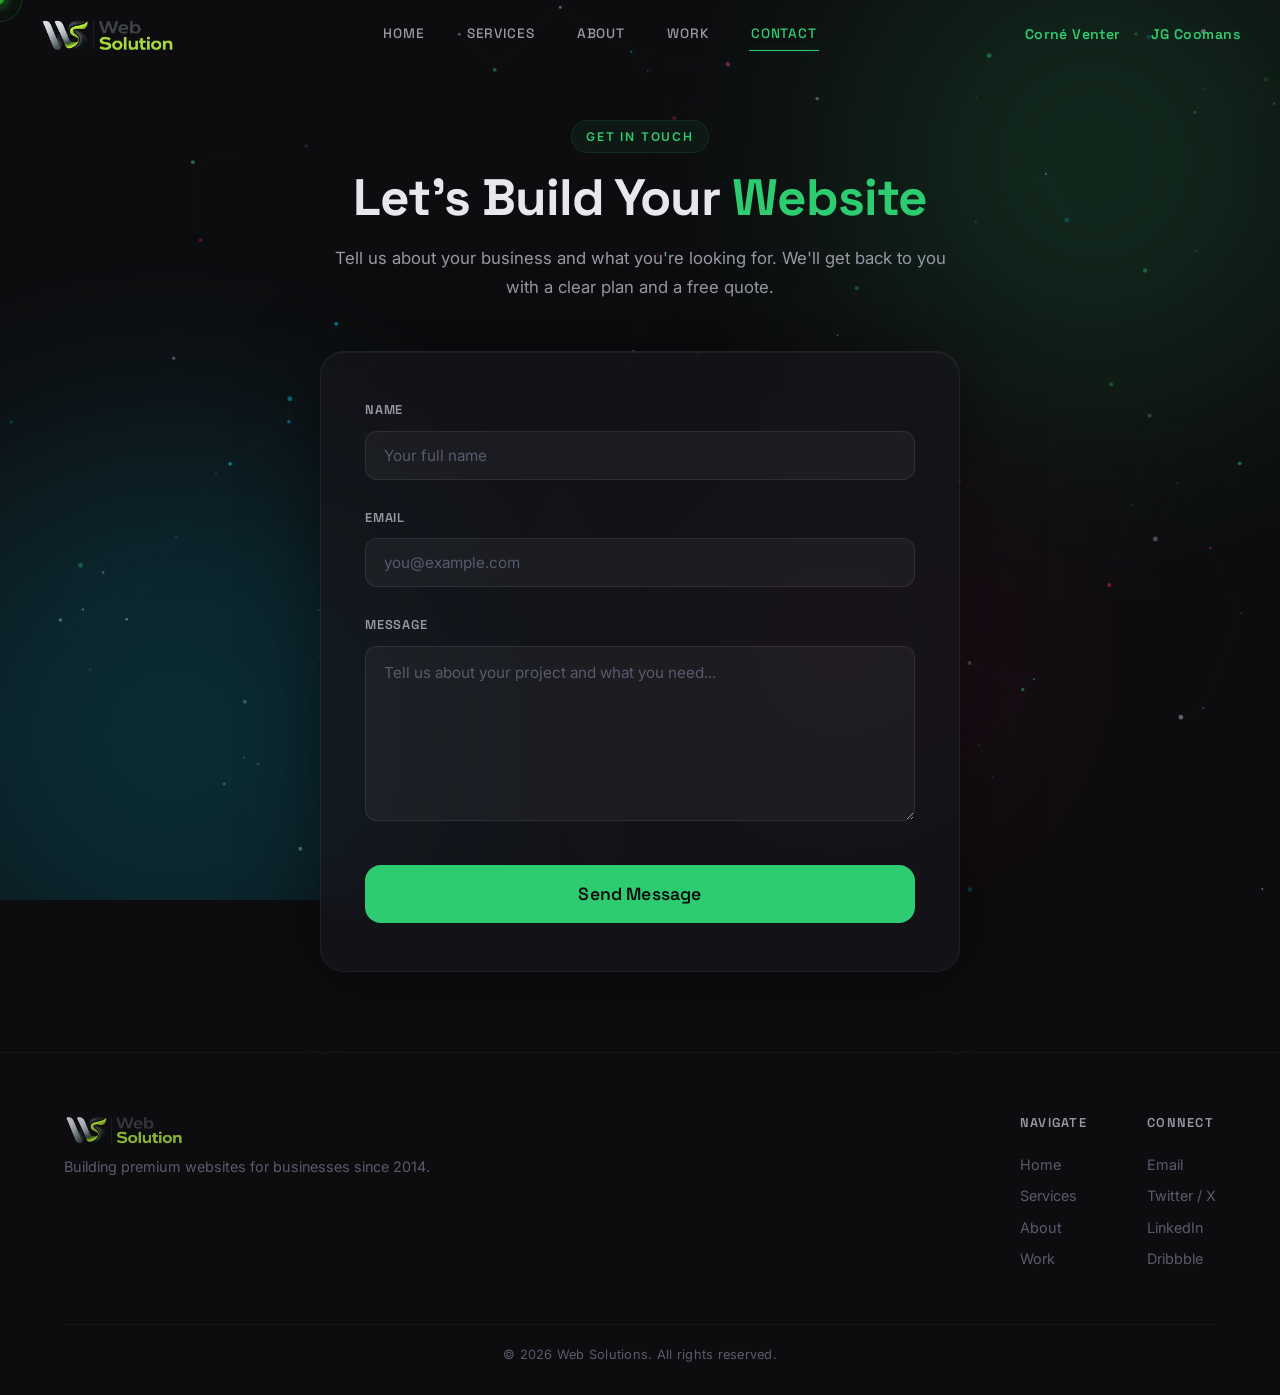
==== contact.html @ d71cbae9 "Add files via upload" ====
<!DOCTYPE html>
<html lang="en">
<head>
    <meta charset="UTF-8">
    <meta name="viewport" content="width=device-width, initial-scale=1.0">
    <meta name="description" content="Get in touch with Web Solutions. Let's build something alive together.">
    <title>Contact — Web Solutions</title>
    <link rel="preconnect" href="https://fonts.googleapis.com">
    <link rel="preconnect" href="https://fonts.gstatic.com" crossorigin>
    <link href="https://fonts.googleapis.com/css2?family=Space+Grotesk:wght@400;500;600;700&family=Inter:wght@300;400;500;600&display=swap" rel="stylesheet">
    <link rel="stylesheet" href="style.css">
</head>
<body>

    <!-- Custom Cursor -->
    <div class="cursor-dot" id="cursorDot"></div>
    <div class="cursor-ring" id="cursorRing"></div>

    <!-- Particle Canvas -->
    <canvas id="particleCanvas"></canvas>

    <!-- Ambient Lighting Orbs -->
    <div class="ambient-lights" aria-hidden="true">
        <div class="orb orb-yellow"></div>
        <div class="orb orb-blue"></div>
        <div class="orb orb-pink"></div>
    </div>

    <!-- Navigation -->
    <nav class="top-nav" id="topNav">
        <a href="index.html" class="nav-logo"><img src="logo 2.png" alt="Web Solution" class="nav-logo-img"></a>
        <div class="nav-links">
        <a href="index.html" class="nav-link">Home</a>
        <a href="index.html#services" class="nav-link">Services</a>
        <a href="index.html#about" class="nav-link">About</a>
        <a href="index.html#work" class="nav-link">Work</a>
        <a href="contact.html" class="nav-link nav-link-active">Contact</a>
        </div>
        <div class="nav-founders">
            <a href="corne.html" class="founder-link">Corné Venter</a>
            <span class="founder-sep">•</span>
            <a href="jg.html" class="founder-link">JG Coomans</a>
        </div>
    </nav>

    <!-- ============ CONTACT PAGE ============ -->
    <section class="contact-page">
        <div class="contact-container">
            <div class="contact-header reveal-item">
                <span class="section-tag">Get In Touch</span>
                <h1 class="section-title">Let's Build Your <span class="text-accent">Website</span></h1>
                <p class="section-sub">Tell us about your business and what you're looking for. We'll get back to you with a clear plan and a free quote.</p>
            </div>

            <div class="contact-form-panel float-panel reveal-item" id="contactPanel">
                <form id="contactForm" action="https://formsubmit.co/websolutioncj@gmail.com" method="POST">
                    <!-- FormSubmit config -->
                    <input type="hidden" name="_subject" value="New Contact from Web Solutions Website">
                    <input type="hidden" name="_captcha" value="false">
                    <input type="hidden" name="_next" value="">
                    <input type="text" name="_honey" style="display:none">

                    <div class="form-group">
                        <label for="name" class="form-label">Name</label>
                        <input type="text" id="name" name="name" class="form-input" placeholder="Your full name" required autocomplete="name">
                    </div>

                    <div class="form-group">
                        <label for="email" class="form-label">Email</label>
                        <input type="email" id="email" name="email" class="form-input" placeholder="you@example.com" required autocomplete="email">
                    </div>

                    <div class="form-group">
                        <label for="message" class="form-label">Message</label>
                        <textarea id="message" name="message" class="form-input form-textarea" placeholder="Tell us about your project and what you need..." rows="6" required></textarea>
                    </div>

                    <button type="submit" class="btn btn-primary btn-lg contact-submit" id="submitBtn">
                        <span class="submit-text">Send Message</span>
                        <span class="submit-sending" style="display:none">Sending...</span>
                        <span class="btn-glow"></span>
                    </button>
                </form>

                <!-- Success Message -->
                <div class="contact-success" id="contactSuccess" style="display:none">
                    <div class="success-icon">✓</div>
                    <h3>Thank you! Your message has been sent.</h3>
                    <p>We will get back to you soon.</p>
                </div>
            </div>
        </div>
    </section>

    <!-- Footer -->
    <footer class="footer" id="footer">
        <div class="footer-content">
            <div class="footer-brand">
                <a href="index.html" class="footer-logo-link"><img src="logo 2.png" alt="Web Solution" class="footer-logo-img"></a>
                <p>Building premium websites for businesses since 2014.</p>
            </div>
            <div class="footer-links">
                <div class="footer-col">
                    <h4>Navigate</h4>
                    <a href="index.html">Home</a>
                    <a href="index.html#services">Services</a>
                    <a href="index.html#about">About</a>
                    <a href="index.html#work">Work</a>
                </div>
                <div class="footer-col">
                    <h4>Connect</h4>
                    <a href="mailto:websolutioncj@gmail.com">Email</a>
                    <a href="#">Twitter / X</a>
                    <a href="#">LinkedIn</a>
                    <a href="#">Dribbble</a>
                </div>
            </div>
        </div>
        <div class="footer-bottom">
            <p>&copy; 2026 Web Solutions. All rights reserved.</p>
        </div>
    </footer>

    <script src="script.js"></script>
    <script>
        // Contact form handling
        (function() {
            const form = document.getElementById('contactForm');
            const successDiv = document.getElementById('contactSuccess');
            const submitBtn = document.getElementById('submitBtn');
            const sendingText = submitBtn.querySelector('.submit-sending');
            const normalText = submitBtn.querySelector('.submit-text');

            // Set _next to current page for redirect after FormSubmit
            const nextInput = form.querySelector('input[name="_next"]');
            nextInput.value = window.location.href.split('?')[0] + '?sent=true';

            // Check if returning from successful submit
            if (window.location.search.includes('sent=true')) {
                form.style.display = 'none';
                successDiv.style.display = 'block';
            }

            form.addEventListener('submit', function() {
                normalText.style.display = 'none';
                sendingText.style.display = 'inline';
                submitBtn.disabled = true;
                submitBtn.style.opacity = '0.7';
            });

            // Email validation visual feedback
            const emailInput = document.getElementById('email');
            emailInput.addEventListener('input', function() {
                const isValid = this.checkValidity() && this.value.length > 0;
                this.style.borderColor = this.value.length === 0
                    ? 'rgba(255, 255, 255, 0.08)'
                    : isValid
                        ? 'rgba(46, 204, 113, 0.4)'
                        : 'rgba(255, 45, 123, 0.4)';
            });
        })();
    </script>
</body>
</html>
---- style.css ----
/* ============================================================
   WEB SOLUTIONS — SURREAL 3D ALIVE WEBSITE
   ============================================================ */

/* ---- Design Tokens ---- */
:root {
    /* Colors */
    --bg-primary: #0d0d0f;
    --bg-secondary: #141418;
    --bg-panel: rgba(22, 22, 28, 0.7);
    --bg-card: rgba(28, 28, 36, 0.6);

    --text-primary: #e8e8ec;
    --text-secondary: #9898a6;
    --text-muted: #5a5a6e;

    --accent-green: #2ECC71;
    --accent-blue: #00D4FF;
    --accent-pink: #FF2D7B;

    --glow-green: rgba(46, 204, 113, 0.3);
    --glow-blue: rgba(0, 212, 255, 0.3);
    --glow-pink: rgba(255, 45, 123, 0.3);

    /* Typography */
    --font-display: 'Space Grotesk', sans-serif;
    --font-body: 'Inter', sans-serif;

    /* Spacing */
    --section-padding: clamp(80px, 12vh, 160px);
    --container-width: 1280px;

    /* Animation */
    --ease-out-expo: cubic-bezier(0.16, 1, 0.3, 1);
    --ease-in-out-smooth: cubic-bezier(0.4, 0, 0.2, 1);
    --transition-base: 0.4s var(--ease-out-expo);
}

/* ---- Reset & Base ---- */
*, *::before, *::after {
    margin: 0;
    padding: 0;
    box-sizing: border-box;
}

html {
    scroll-behavior: smooth;
    overflow-x: hidden;
}

body {
    font-family: var(--font-body);
    background: var(--bg-primary);
    color: var(--text-primary);
    line-height: 1.6;
    overflow-x: hidden;
    cursor: none;
    -webkit-font-smoothing: antialiased;
    -moz-osx-font-smoothing: grayscale;
}

::selection {
    background: var(--accent-green);
    color: var(--bg-primary);
}

a {
    color: inherit;
    text-decoration: none;
    cursor: none;
}

button {
    cursor: none;
    border: none;
    background: none;
    font-family: inherit;
    color: inherit;
}

img {
    max-width: 100%;
    display: block;
}

/* ---- Top Navigation ---- */
.top-nav {
    position: fixed;
    top: 0;
    left: 0;
    width: 100%;
    z-index: 999;
    display: flex;
    align-items: center;
    padding: 16px 40px;
    pointer-events: auto;
}

.nav-logo {
    display: flex;
    align-items: center;
    flex-shrink: 0;
}

.nav-logo-img {
    height: 36px;
    width: auto;
    filter: brightness(1.1);
    transition: filter 0.3s, transform 0.3s;
}

.nav-logo:hover .nav-logo-img {
    filter: brightness(1.3) drop-shadow(0 0 8px rgba(46, 204, 113, 0.3));
    transform: scale(1.03);
}

.nav-links {
    display: flex;
    align-items: center;
    justify-content: center;
    flex: 1;
    gap: clamp(20px, 3vw, 40px);
}

.nav-link {
    font-family: var(--font-display);
    font-size: 0.85rem;
    font-weight: 500;
    letter-spacing: 0.06em;
    text-transform: uppercase;
    color: var(--text-secondary);
    text-decoration: none;
    padding: 6px 2px;
    position: relative;
    transition: color 0.3s var(--ease-out-expo);
}

.nav-link::after {
    content: '';
    position: absolute;
    bottom: 0;
    left: 0;
    width: 0;
    height: 1px;
    background: var(--accent-green);
    box-shadow: 0 0 8px var(--glow-green);
    transition: width 0.4s var(--ease-out-expo);
}

.nav-link:hover {
    color: var(--accent-green);
}

.nav-link:hover::after {
    width: 100%;
}

/* Footer logo */
.footer-logo-img {
    height: 32px;
    width: auto;
    filter: brightness(0.9);
    margin-bottom: 10px;
    transition: filter 0.3s;
}

.footer-logo-link:hover .footer-logo-img {
    filter: brightness(1.2);
}

/* Founder names */
.nav-founders {
    display: flex;
    align-items: center;
    gap: 12px;
    flex-shrink: 0;
}

.founder-link {
    font-family: var(--font-display);
    font-size: 0.88rem;
    font-weight: 600;
    letter-spacing: 0.03em;
    color: var(--accent-green);
    text-decoration: none;
    position: relative;
    padding: 4px 0;
    transition: color 0.3s, text-shadow 0.3s, transform 0.3s var(--ease-out-expo);
    cursor: none;
}

.founder-link::after {
    content: '';
    position: absolute;
    bottom: 0;
    left: 0;
    width: 0;
    height: 1px;
    background: var(--accent-green);
    box-shadow: 0 0 10px var(--glow-green);
    transition: width 0.4s var(--ease-out-expo);
}

.founder-link:hover {
    color: #fff;
    text-shadow: 0 0 16px rgba(46, 204, 113, 0.5), 0 0 40px rgba(46, 204, 113, 0.2);
    transform: translateY(-2px);
}

.founder-link:hover::after {
    width: 100%;
}

.founder-link:active {
    transform: translateY(0) scale(0.97);
    text-shadow: 0 0 24px rgba(46, 204, 113, 0.6);
}

.founder-sep {
    color: rgba(46, 204, 113, 0.3);
    font-size: 0.65rem;
    user-select: none;
}

@media (max-width: 768px) {
    .top-nav {
        padding: 12px 16px;
        flex-wrap: wrap;
        gap: 10px;
    }

    .nav-logo-img {
        height: 28px;
    }

    .nav-links {
        gap: 14px;
    }

    .nav-link {
        font-size: 0.72rem;
    }

    .nav-founders {
        gap: 6px;
    }

    .founder-link {
        font-size: 0.65rem;
    }

    .founder-sep {
        font-size: 0.5rem;
    }
}

/* ---- Custom Cursor — Glowing Orb ---- */
.cursor-dot {
    position: fixed;
    top: 0;
    left: 0;
    width: 12px;
    height: 12px;
    background: radial-gradient(circle, #32CD32 0%, rgba(50, 205, 50, 0.6) 40%, transparent 70%);
    border-radius: 50%;
    pointer-events: none;
    z-index: 10001;
    transform: translate(-50%, -50%);
    transition: width 0.35s var(--ease-out-expo),
                height 0.35s var(--ease-out-expo),
                background 0.35s,
                box-shadow 0.35s;
    box-shadow:
        0 0 8px rgba(50, 205, 50, 0.6),
        0 0 20px rgba(50, 205, 50, 0.35),
        0 0 50px rgba(50, 205, 50, 0.15);
}

.cursor-ring {
    position: fixed;
    top: 0;
    left: 0;
    width: 44px;
    height: 44px;
    border: 1.5px solid rgba(50, 205, 50, 0.2);
    border-radius: 50%;
    pointer-events: none;
    z-index: 10000;
    transform: translate(-50%, -50%);
    transition: width 0.5s var(--ease-out-expo),
                height 0.5s var(--ease-out-expo),
                border-color 0.3s,
                border-radius 0.4s,
                border-width 0.3s,
                background 0.3s;
    background: rgba(50, 205, 50, 0.02);
}

/* Trail particles */
.cursor-trail {
    position: fixed;
    width: 6px;
    height: 6px;
    background: radial-gradient(circle, rgba(50, 205, 50, 0.5), transparent);
    border-radius: 50%;
    pointer-events: none;
    z-index: 9998;
    transform: translate(-50%, -50%);
    animation: trailFade 0.6s ease-out forwards;
}

@keyframes trailFade {
    0%   { opacity: 1; transform: translate(-50%, -50%) scale(1); }
    100% { opacity: 0; transform: translate(-50%, -50%) scale(0.2); }
}

/* Click ripple */
.cursor-ripple {
    position: fixed;
    width: 10px;
    height: 10px;
    border: 1.5px solid rgba(50, 205, 50, 0.5);
    border-radius: 50%;
    pointer-events: none;
    z-index: 9997;
    transform: translate(-50%, -50%) scale(1);
    animation: cursorRipple 0.7s ease-out forwards;
}

@keyframes cursorRipple {
    0%   { opacity: 1; transform: translate(-50%, -50%) scale(1); }
    100% { opacity: 0; transform: translate(-50%, -50%) scale(6); }
}

/* Hover state — interactive elements */
.cursor-hovering .cursor-dot {
    width: 20px;
    height: 20px;
    background: radial-gradient(circle, #fff 0%, rgba(50, 205, 50, 0.7) 40%, transparent 70%);
    box-shadow:
        0 0 12px rgba(50, 205, 50, 0.8),
        0 0 30px rgba(50, 205, 50, 0.5),
        0 0 70px rgba(50, 205, 50, 0.2);
}

.cursor-hovering .cursor-ring {
    width: 60px;
    height: 60px;
    border-color: rgba(50, 205, 50, 0.35);
    border-width: 2px;
    background: rgba(50, 205, 50, 0.04);
    border-radius: 50%;
}

/* ---- Particle Canvas ---- */
#particleCanvas {
    position: fixed;
    top: 0;
    left: 0;
    width: 100%;
    height: 100%;
    z-index: 0;
    pointer-events: none;
}

/* ---- Background 3D Shapes ---- */
.bg-shapes {
    position: fixed;
    top: 0;
    left: 0;
    width: 100%;
    height: 100%;
    z-index: 1;
    pointer-events: none;
    perspective: 1200px;
}

.shape {
    position: absolute;
    transform-style: preserve-3d;
}

/* Cube */
.shape-cube {
    width: 60px;
    height: 60px;
}

.cube-face {
    position: absolute;
    width: 60px;
    height: 60px;
    border: 1px solid rgba(46, 204, 113, 0.08);
    background: rgba(46, 204, 113, 0.02);
}

.cube-face.front  { transform: translateZ(30px); }
.cube-face.back   { transform: translateZ(-30px) rotateY(180deg); }
.cube-face.left   { transform: translateX(-30px) rotateY(-90deg); }
.cube-face.right  { transform: translateX(30px) rotateY(90deg); }
.cube-face.top    { transform: translateY(-30px) rotateX(90deg); }
.cube-face.bottom { transform: translateY(30px) rotateX(-90deg); }

.shape-1 {
    top: 15%;
    left: 8%;
    animation: shapeDrift1 25s ease-in-out infinite, shapeRotate 20s linear infinite;
}

.shape-3 {
    top: 60%;
    right: 12%;
    width: 45px;
    height: 45px;
    animation: shapeDrift2 30s ease-in-out infinite, shapeRotate 28s linear infinite reverse;
}

.shape-3 .cube-face {
    width: 45px;
    height: 45px;
    border-color: rgba(0, 212, 255, 0.08);
    background: rgba(0, 212, 255, 0.02);
}

.shape-3 .cube-face.front  { transform: translateZ(22.5px); }
.shape-3 .cube-face.back   { transform: translateZ(-22.5px) rotateY(180deg); }
.shape-3 .cube-face.left   { transform: translateX(-22.5px) rotateY(-90deg); }
.shape-3 .cube-face.right  { transform: translateX(22.5px) rotateY(90deg); }
.shape-3 .cube-face.top    { transform: translateY(-22.5px) rotateX(90deg); }
.shape-3 .cube-face.bottom { transform: translateY(22.5px) rotateX(-90deg); }

.shape-7 {
    top: 35%;
    right: 25%;
    width: 35px;
    height: 35px;
    animation: shapeDrift3 22s ease-in-out infinite, shapeRotate 15s linear infinite;
}

.shape-7 .cube-face {
    width: 35px;
    height: 35px;
    border-color: rgba(255, 45, 123, 0.08);
    background: rgba(255, 45, 123, 0.02);
}

.shape-7 .cube-face.front  { transform: translateZ(17.5px); }
.shape-7 .cube-face.back   { transform: translateZ(-17.5px) rotateY(180deg); }
.shape-7 .cube-face.left   { transform: translateX(-17.5px) rotateY(-90deg); }
.shape-7 .cube-face.right  { transform: translateX(17.5px) rotateY(90deg); }
.shape-7 .cube-face.top    { transform: translateY(-17.5px) rotateX(90deg); }
.shape-7 .cube-face.bottom { transform: translateY(17.5px) rotateX(-90deg); }

/* Ring */
.shape-ring {
    width: 80px;
    height: 80px;
    border: 1.5px solid rgba(0, 212, 255, 0.1);
    border-radius: 50%;
}

.shape-2 {
    top: 25%;
    right: 15%;
    animation: shapeDrift2 20s ease-in-out infinite, ringRotate 18s linear infinite;
}

.shape-4 {
    bottom: 30%;
    left: 15%;
    width: 100px;
    height: 100px;
    border-color: rgba(255, 45, 123, 0.08);
    animation: shapeDrift1 28s ease-in-out infinite, ringRotate 25s linear infinite reverse;
}

.shape-6 {
    top: 70%;
    right: 30%;
    width: 55px;
    height: 55px;
    border-color: rgba(46, 204, 113, 0.08);
    animation: shapeDrift3 18s ease-in-out infinite, ringRotate 14s linear infinite;
}

.shape-8 {
    top: 10%;
    left: 40%;
    width: 70px;
    height: 70px;
    border-color: rgba(0, 212, 255, 0.06);
    animation: shapeDrift2 24s ease-in-out infinite, ringRotate 22s linear infinite reverse;
}

/* Pyramid */
.shape-pyramid {
    width: 50px;
    height: 50px;
    bottom: 20%;
    left: 30%;
    animation: shapeDrift1 22s ease-in-out infinite, shapeRotate 26s linear infinite;
}

.pyramid-face {
    position: absolute;
    width: 0;
    height: 0;
    border-left: 25px solid transparent;
    border-right: 25px solid transparent;
    border-bottom: 43px solid rgba(46, 204, 113, 0.04);
    transform-origin: bottom center;
}

.pf-1 { transform: rotateX(30deg); }
.pf-2 { transform: rotateY(90deg) rotateX(30deg); }
.pf-3 { transform: rotateY(180deg) rotateX(30deg); }
.pf-4 { transform: rotateY(270deg) rotateX(30deg); }

@keyframes shapeRotate {
    from { transform: rotateX(0deg) rotateY(0deg) rotateZ(0deg); }
    to   { transform: rotateX(360deg) rotateY(360deg) rotateZ(0deg); }
}

@keyframes ringRotate {
    from { transform: rotateX(60deg) rotateY(0deg); }
    to   { transform: rotateX(60deg) rotateY(360deg); }
}

@keyframes shapeDrift1 {
    0%, 100% { translate: 0 0; }
    25%      { translate: 20px -15px; }
    50%      { translate: -10px 25px; }
    75%      { translate: 15px 10px; }
}

@keyframes shapeDrift2 {
    0%, 100% { translate: 0 0; }
    25%      { translate: -25px 10px; }
    50%      { translate: 15px -20px; }
    75%      { translate: -10px -15px; }
}

@keyframes shapeDrift3 {
    0%, 100% { translate: 0 0; }
    33%      { translate: 18px 22px; }
    66%      { translate: -22px -8px; }
}

/* ---- Ambient Lighting Orbs ---- */
.ambient-lights {
    position: fixed;
    top: 0;
    left: 0;
    width: 100%;
    height: 100%;
    z-index: 0;
    pointer-events: none;
    overflow: hidden;
}

.orb {
    position: absolute;
    border-radius: 50%;
    filter: blur(120px);
    opacity: 0.15;
    animation: orbFloat 20s ease-in-out infinite;
}

.orb-yellow {
    width: 500px;
    height: 500px;
    background: var(--accent-green);
    top: -10%;
    right: -5%;
    animation-delay: 0s;
}

.orb-blue {
    width: 600px;
    height: 600px;
    background: var(--accent-blue);
    bottom: -15%;
    left: -10%;
    animation-delay: -7s;
}

.orb-pink {
    width: 400px;
    height: 400px;
    background: var(--accent-pink);
    top: 50%;
    left: 50%;
    animation-delay: -14s;
    opacity: 0.08;
}

.orb-2 {
    width: 350px;
    height: 350px;
    top: 20%;
    left: 60%;
    animation-delay: -10s;
    opacity: 0.06;
}

@keyframes orbFloat {
    0%, 100% { transform: translate(0, 0) scale(1); }
    25%      { transform: translate(40px, -30px) scale(1.05); }
    50%      { transform: translate(-20px, 50px) scale(0.95); }
    75%      { transform: translate(30px, 20px) scale(1.02); }
}

/* ---- Sound Toggle ---- */
.sound-toggle {
    position: fixed;
    bottom: 30px;
    right: 30px;
    z-index: 1000;
    width: 44px;
    height: 44px;
    border-radius: 50%;
    background: var(--bg-card);
    backdrop-filter: blur(12px);
    border: 1px solid rgba(255, 255, 255, 0.06);
    display: flex;
    align-items: center;
    justify-content: center;
    transition: var(--transition-base);
}

.sound-toggle:hover {
    border-color: var(--accent-green);
    box-shadow: 0 0 20px var(--glow-green);
    transform: scale(1.1);
}

.sound-icon {
    width: 18px;
    height: 18px;
    color: var(--text-secondary);
}

/* ---- Parallax Layers ---- */
.parallax-layer {
    position: absolute;
    top: 0;
    left: 0;
    width: 100%;
    height: 100%;
}

/* ---- Scroll Reveal ---- */
.reveal-item {
    opacity: 0;
    transform: translateY(40px) rotateX(5deg);
    transition: opacity 0.8s var(--ease-out-expo),
                transform 0.8s var(--ease-out-expo);
}

.reveal-item.visible {
    opacity: 1;
    transform: translateY(0) rotateX(0deg);
}

.reveal-item:nth-child(2) { transition-delay: 0.1s; }
.reveal-item:nth-child(3) { transition-delay: 0.2s; }
.reveal-item:nth-child(4) { transition-delay: 0.3s; }

/* ============================================================
   HERO SECTION
   ============================================================ */
.hero {
    position: relative;
    min-height: 100vh;
    display: flex;
    align-items: center;
    justify-content: center;
    perspective: 1200px;
    z-index: 2;
    overflow: hidden;
}

.hero-panel {
    position: relative;
    z-index: 5;
    max-width: 900px;
    padding: 60px;
    background: var(--bg-panel);
    backdrop-filter: blur(20px);
    border: 1px solid rgba(255, 255, 255, 0.06);
    border-radius: 24px;
    box-shadow:
        0 0 80px rgba(0, 0, 0, 0.5),
        inset 0 1px 0 rgba(255, 255, 255, 0.05);
    transform-style: preserve-3d;
    transition: transform 0.1s ease-out;
    animation: panelBreathe 6s ease-in-out infinite;
}

@keyframes panelBreathe {
    0%, 100% { transform: translateZ(0px) scale(1); }
    50%      { transform: translateZ(10px) scale(1.005); }
}

.hero-tag {
    display: inline-flex;
    align-items: center;
    gap: 8px;
    padding: 8px 16px;
    background: rgba(46, 204, 113, 0.08);
    border: 1px solid rgba(46, 204, 113, 0.15);
    border-radius: 100px;
    font-size: 0.8rem;
    font-weight: 500;
    letter-spacing: 0.08em;
    text-transform: uppercase;
    color: var(--accent-green);
    margin-bottom: 32px;
}

.tag-dot {
    width: 6px;
    height: 6px;
    background: var(--accent-green);
    border-radius: 50%;
    animation: dotPulse 2s ease-in-out infinite;
}

@keyframes dotPulse {
    0%, 100% { opacity: 1; box-shadow: 0 0 0 0 var(--glow-green); }
    50%      { opacity: 0.6; box-shadow: 0 0 10px 4px var(--glow-green); }
}

.hero-title {
    font-family: var(--font-display);
    font-size: clamp(3rem, 7vw, 5.5rem);
    font-weight: 700;
    line-height: 1.05;
    letter-spacing: -0.03em;
    margin-bottom: 24px;
}

.title-line {
    display: block;
    overflow: hidden;
}

.title-line span,
.title-line {
    display: block;
    animation: titleSlideUp 1s var(--ease-out-expo) forwards;
    opacity: 0;
    transform: translateY(100%);
}

.title-line:nth-child(1) { animation-delay: 0.3s; }
.title-line:nth-child(2) { animation-delay: 0.5s; }
.title-line:nth-child(3) { animation-delay: 0.7s; }

@keyframes titleSlideUp {
    to {
        opacity: 1;
        transform: translateY(0);
    }
}

.title-accent {
    background: linear-gradient(135deg, var(--accent-green), var(--accent-blue));
    -webkit-background-clip: text;
    -webkit-text-fill-color: transparent;
    background-clip: text;
}

.hero-sub {
    font-size: clamp(0.95rem, 1.5vw, 1.15rem);
    color: var(--text-secondary);
    max-width: 560px;
    margin-bottom: 40px;
    line-height: 1.7;
}

.hero-cta {
    display: flex;
    gap: 16px;
    align-items: center;
    flex-wrap: wrap;
}

/* ---- Buttons ---- */
.btn {
    position: relative;
    display: inline-flex;
    align-items: center;
    gap: 8px;
    padding: 14px 32px;
    font-family: var(--font-display);
    font-size: 0.95rem;
    font-weight: 600;
    border-radius: 14px;
    overflow: hidden;
    transition: all var(--transition-base);
    letter-spacing: 0.01em;
}

.btn-primary {
    background: var(--accent-green);
    color: var(--bg-primary);
}

.btn-primary:hover {
    transform: translateY(-3px) scale(1.03);
    box-shadow: 0 8px 40px var(--glow-green), 0 0 80px var(--glow-green);
}

.btn-glow {
    position: absolute;
    top: 50%;
    left: 50%;
    width: 0;
    height: 0;
    background: rgba(255, 255, 255, 0.3);
    border-radius: 50%;
    transform: translate(-50%, -50%);
    transition: width 0.6s, height 0.6s, opacity 0.6s;
    opacity: 0;
}

.btn-primary:hover .btn-glow {
    width: 300px;
    height: 300px;
    opacity: 1;
}

.btn-ghost {
    border: 1px solid rgba(255, 255, 255, 0.12);
    color: var(--text-primary);
    background: rgba(255, 255, 255, 0.03);
}

.btn-ghost:hover {
    border-color: var(--accent-blue);
    background: rgba(0, 212, 255, 0.05);
    color: var(--accent-blue);
    transform: translateY(-3px);
    box-shadow: 0 4px 30px rgba(0, 212, 255, 0.15);
}

.btn-lg {
    padding: 18px 48px;
    font-size: 1.1rem;
    border-radius: 16px;
}

/* Scroll Indicator */
.scroll-indicator {
    position: absolute;
    bottom: 40px;
    left: 50%;
    transform: translateX(-50%);
    display: flex;
    flex-direction: column;
    align-items: center;
    gap: 12px;
    font-size: 0.7rem;
    letter-spacing: 0.15em;
    text-transform: uppercase;
    color: var(--text-muted);
}

.scroll-line {
    width: 1px;
    height: 50px;
    background: linear-gradient(to bottom, var(--accent-green), transparent);
    animation: scrollPulse 2s ease-in-out infinite;
}

@keyframes scrollPulse {
    0%, 100% { opacity: 1; transform: scaleY(1); }
    50%      { opacity: 0.3; transform: scaleY(0.6); }
}

/* ============================================================
   SECTIONS — GENERAL
   ============================================================ */
.section {
    position: relative;
    z-index: 2;
    padding: var(--section-padding) 5%;
    perspective: 1200px;
}

.section-header {
    text-align: center;
    max-width: 700px;
    margin: 0 auto 70px;
}

.section-tag {
    display: inline-block;
    font-size: 0.75rem;
    font-weight: 600;
    letter-spacing: 0.15em;
    text-transform: uppercase;
    color: var(--accent-green);
    margin-bottom: 16px;
    padding: 6px 14px;
    background: rgba(46, 204, 113, 0.06);
    border: 1px solid rgba(46, 204, 113, 0.12);
    border-radius: 100px;
}

.section-title {
    font-family: var(--font-display);
    font-size: clamp(2rem, 4.5vw, 3.2rem);
    font-weight: 700;
    line-height: 1.15;
    letter-spacing: -0.02em;
    margin-bottom: 16px;
}

.text-accent {
    color: var(--accent-green);
}

.text-accent-blue {
    color: var(--accent-blue);
}

.text-accent-pink {
    color: var(--accent-pink);
}

.section-sub {
    font-size: 1.05rem;
    color: var(--text-secondary);
    line-height: 1.7;
}

/* ============================================================
   SERVICES
   ============================================================ */
.services-grid {
    display: grid;
    grid-template-columns: repeat(auto-fit, minmax(280px, 1fr));
    gap: 28px;
    max-width: var(--container-width);
    margin: 0 auto;
}

.service-card {
    position: relative;
    background: var(--bg-card);
    backdrop-filter: blur(16px);
    border: 1px solid rgba(255, 255, 255, 0.05);
    border-radius: 20px;
    padding: 40px 32px;
    transform-style: preserve-3d;
    transition: all var(--transition-base);
    overflow: hidden;
}

.service-card:hover {
    transform: translateY(-8px) translateZ(20px);
    border-color: rgba(255, 255, 255, 0.1);
}

.service-card[data-color="green"]:hover {
    box-shadow: 0 20px 60px rgba(46, 204, 113, 0.1), 0 0 40px rgba(46, 204, 113, 0.05);
}

.service-card[data-color="blue"]:hover {
    box-shadow: 0 20px 60px rgba(0, 212, 255, 0.1), 0 0 40px rgba(0, 212, 255, 0.05);
}

.service-card[data-color="pink"]:hover {
    box-shadow: 0 20px 60px rgba(255, 45, 123, 0.1), 0 0 40px rgba(255, 45, 123, 0.05);
}

.card-number {
    font-family: var(--font-display);
    font-size: 3rem;
    font-weight: 700;
    color: rgba(255, 255, 255, 0.03);
    position: absolute;
    top: 16px;
    right: 24px;
    line-height: 1;
}

.card-icon {
    width: 48px;
    height: 48px;
    margin-bottom: 24px;
    color: var(--accent-green);
}

.service-card[data-color="blue"] .card-icon { color: var(--accent-blue); }
.service-card[data-color="pink"] .card-icon { color: var(--accent-pink); }

.service-card h3 {
    font-family: var(--font-display);
    font-size: 1.3rem;
    font-weight: 600;
    margin-bottom: 12px;
    letter-spacing: -0.01em;
}

.service-card p {
    font-size: 0.9rem;
    color: var(--text-secondary);
    line-height: 1.65;
}

.card-glow {
    position: absolute;
    bottom: -50%;
    left: 50%;
    width: 80%;
    height: 80%;
    border-radius: 50%;
    filter: blur(60px);
    opacity: 0;
    transition: opacity 0.6s;
    transform: translateX(-50%);
    pointer-events: none;
}

.service-card[data-color="green"] .card-glow { background: var(--accent-green); }
.service-card[data-color="blue"] .card-glow { background: var(--accent-blue); }
.service-card[data-color="pink"] .card-glow { background: var(--accent-pink); }

.service-card:hover .card-glow {
    opacity: 0.06;
}

/* ============================================================
   ABOUT
   ============================================================ */
.about-container {
    display: grid;
    grid-template-columns: 1fr 1fr;
    gap: 80px;
    max-width: var(--container-width);
    margin: 0 auto;
    align-items: center;
}

.about-visual {
    display: flex;
    align-items: center;
    justify-content: center;
}

.about-orb-container {
    position: relative;
    width: 320px;
    height: 320px;
    perspective: 800px;
}

.about-orb {
    position: absolute;
    top: 50%;
    left: 50%;
    width: 120px;
    height: 120px;
    background: radial-gradient(circle at 30% 30%, var(--accent-green), var(--accent-pink));
    border-radius: 50%;
    transform: translate(-50%, -50%);
    box-shadow: 0 0 60px var(--glow-green), 0 0 120px var(--glow-pink);
    animation: orbPulse 4s ease-in-out infinite;
}

@keyframes orbPulse {
    0%, 100% { transform: translate(-50%, -50%) scale(1); box-shadow: 0 0 60px var(--glow-green), 0 0 120px var(--glow-pink); }
    50%      { transform: translate(-50%, -50%) scale(1.08); box-shadow: 0 0 80px var(--glow-green), 0 0 160px var(--glow-pink); }
}

.about-ring {
    position: absolute;
    top: 50%;
    left: 50%;
    border: 1px solid;
    border-radius: 50%;
    transform-origin: center;
}

.about-ring-1 {
    width: 200px;
    height: 200px;
    margin: -100px 0 0 -100px;
    border-color: rgba(46, 204, 113, 0.12);
    animation: ringOrbit1 12s linear infinite;
}

.about-ring-2 {
    width: 260px;
    height: 260px;
    margin: -130px 0 0 -130px;
    border-color: rgba(0, 212, 255, 0.08);
    animation: ringOrbit2 18s linear infinite reverse;
}

.about-ring-3 {
    width: 310px;
    height: 310px;
    margin: -155px 0 0 -155px;
    border-color: rgba(255, 45, 123, 0.06);
    animation: ringOrbit3 24s linear infinite;
}

@keyframes ringOrbit1 {
    from { transform: rotateX(70deg) rotateZ(0deg); }
    to   { transform: rotateX(70deg) rotateZ(360deg); }
}

@keyframes ringOrbit2 {
    from { transform: rotateX(50deg) rotateY(30deg) rotateZ(0deg); }
    to   { transform: rotateX(50deg) rotateY(30deg) rotateZ(360deg); }
}

@keyframes ringOrbit3 {
    from { transform: rotateX(60deg) rotateY(-20deg) rotateZ(0deg); }
    to   { transform: rotateX(60deg) rotateY(-20deg) rotateZ(360deg); }
}

.about-content {
    max-width: 540px;
}

.about-text {
    font-size: 1rem;
    color: var(--text-secondary);
    line-height: 1.75;
    margin-bottom: 20px;
}

.about-text strong {
    color: var(--text-primary);
}

.about-stats {
    display: flex;
    gap: 40px;
    margin-top: 40px;
    padding-top: 32px;
    border-top: 1px solid rgba(255, 255, 255, 0.06);
}

.stat-number {
    font-family: var(--font-display);
    font-size: 2.5rem;
    font-weight: 700;
    color: var(--accent-yellow);
    display: block;
    line-height: 1.1;
}

.stat-label {
    font-size: 0.8rem;
    color: var(--text-muted);
    text-transform: uppercase;
    letter-spacing: 0.08em;
}

/* ============================================================
   PORTFOLIO
   ============================================================ */
.portfolio-grid {
    display: grid;
    grid-template-columns: repeat(3, 1fr);
    gap: 24px;
    max-width: var(--container-width);
    margin: 0 auto;
}

.portfolio-card {
    position: relative;
    border-radius: 20px;
    overflow: hidden;
    background: var(--bg-card);
    border: 1px solid rgba(255, 255, 255, 0.05);
    min-height: 300px;
    transform-style: preserve-3d;
    transition: all var(--transition-base);
}

.portfolio-card-lg {
    grid-column: span 2;
}

.portfolio-img {
    position: absolute;
    top: 0;
    left: 0;
    width: 100%;
    height: 100%;
    transition: transform 0.6s var(--ease-out-expo);
}

.portfolio-card:hover .portfolio-img {
    transform: scale(1.05);
}

.portfolio-overlay {
    position: absolute;
    bottom: 0;
    left: 0;
    right: 0;
    padding: 32px;
    background: linear-gradient(to top, rgba(13, 13, 15, 0.95) 0%, transparent 100%);
    transform: translateY(20px);
    opacity: 0.7;
    transition: all var(--transition-base);
}

.portfolio-card:hover .portfolio-overlay {
    transform: translateY(0);
    opacity: 1;
}

.portfolio-cat {
    font-size: 0.7rem;
    font-weight: 600;
    letter-spacing: 0.12em;
    text-transform: uppercase;
    color: var(--accent-blue);
    margin-bottom: 8px;
    display: block;
}

.portfolio-overlay h3 {
    font-family: var(--font-display);
    font-size: 1.5rem;
    font-weight: 700;
    margin-bottom: 6px;
}

.portfolio-overlay p {
    font-size: 0.85rem;
    color: var(--text-secondary);
    line-height: 1.5;
}

.portfolio-card:hover {
    transform: translateY(-6px) translateZ(15px);
    box-shadow: 0 20px 70px rgba(0, 0, 0, 0.4);
}

.portfolio-card .card-glow {
    background: var(--accent-blue);
}

.portfolio-card:hover .card-glow {
    opacity: 0.04;
}

/* ============================================================
   CTA SECTION
   ============================================================ */
.cta-section {
    display: flex;
    align-items: center;
    justify-content: center;
    min-height: 60vh;
}

.cta-panel {
    text-align: center;
    max-width: 700px;
    padding: 80px 60px;
    background: var(--bg-panel);
    backdrop-filter: blur(20px);
    border: 1px solid rgba(255, 255, 255, 0.06);
    border-radius: 28px;
    box-shadow:
        0 0 100px rgba(46, 204, 113, 0.05),
        inset 0 1px 0 rgba(255, 255, 255, 0.05);
    animation: panelBreathe 8s ease-in-out infinite;
}

.cta-title {
    font-family: var(--font-display);
    font-size: clamp(2rem, 4vw, 3rem);
    font-weight: 700;
    line-height: 1.15;
    margin-bottom: 20px;
}

.cta-sub {
    font-size: 1.05rem;
    color: var(--text-secondary);
    line-height: 1.7;
    margin-bottom: 40px;
    max-width: 520px;
    margin-left: auto;
    margin-right: auto;
}

/* Pulsing CTA button */
#ctaBtn {
    animation: ctaPulse 3s ease-in-out infinite;
}

@keyframes ctaPulse {
    0%, 100% { box-shadow: 0 0 0 0 var(--glow-green); }
    50%      { box-shadow: 0 0 30px 8px var(--glow-green); }
}

#ctaBtn:hover {
    animation: none;
}

/* ============================================================
   NAV ACTIVE STATE
   ============================================================ */
.nav-link-active {
    color: var(--accent-green);
}

.nav-link-active::after {
    width: 100%;
}

/* ============================================================
   CONTACT PAGE
   ============================================================ */
.contact-page {
    position: relative;
    z-index: 2;
    min-height: 100vh;
    display: flex;
    align-items: center;
    justify-content: center;
    padding: 120px 5% 80px;
    perspective: 1200px;
}

.contact-container {
    max-width: 640px;
    width: 100%;
    margin: 0 auto;
}

.contact-header {
    text-align: center;
    margin-bottom: 50px;
}

.contact-form-panel {
    background: var(--bg-panel);
    backdrop-filter: blur(20px);
    border: 1px solid rgba(255, 255, 255, 0.06);
    border-radius: 24px;
    padding: 48px 44px;
    box-shadow:
        0 0 80px rgba(0, 0, 0, 0.4),
        inset 0 1px 0 rgba(255, 255, 255, 0.05);
    animation: panelBreathe 8s ease-in-out infinite;
}

.form-group {
    margin-bottom: 28px;
}

.form-label {
    display: block;
    font-family: var(--font-display);
    font-size: 0.8rem;
    font-weight: 600;
    letter-spacing: 0.06em;
    text-transform: uppercase;
    color: var(--text-secondary);
    margin-bottom: 10px;
}

.form-input {
    width: 100%;
    padding: 14px 18px;
    font-family: var(--font-body);
    font-size: 0.95rem;
    color: var(--text-primary);
    background: rgba(255, 255, 255, 0.04);
    border: 1px solid rgba(255, 255, 255, 0.08);
    border-radius: 12px;
    outline: none;
    transition: border-color 0.3s, box-shadow 0.3s;
    -webkit-appearance: none;
    appearance: none;
}

.form-input::placeholder {
    color: var(--text-muted);
}

.form-input:focus {
    border-color: rgba(46, 204, 113, 0.4);
    box-shadow: 0 0 20px rgba(46, 204, 113, 0.08);
}

.form-textarea {
    resize: vertical;
    min-height: 140px;
    line-height: 1.6;
}

.contact-submit {
    width: 100%;
    justify-content: center;
    margin-top: 8px;
}

/* Success Message */
.contact-success {
    text-align: center;
    padding: 40px 20px;
}

.success-icon {
    width: 64px;
    height: 64px;
    margin: 0 auto 24px;
    border-radius: 50%;
    background: rgba(46, 204, 113, 0.12);
    border: 2px solid var(--accent-green);
    display: flex;
    align-items: center;
    justify-content: center;
    font-size: 1.8rem;
    color: var(--accent-green);
    box-shadow: 0 0 30px rgba(46, 204, 113, 0.15);
}

.contact-success h3 {
    font-family: var(--font-display);
    font-size: 1.4rem;
    font-weight: 700;
    margin-bottom: 10px;
    color: var(--text-primary);
}

.contact-success p {
    font-size: 0.95rem;
    color: var(--text-secondary);
}

@media (max-width: 768px) {
    .contact-form-panel {
        padding: 32px 24px;
        margin: 0 8px;
    }

    .contact-page {
        padding: 100px 4% 60px;
    }
}

/* ============================================================
   PROFILE PAGE
   ============================================================ */
.profile-page {
    position: relative;
    z-index: 2;
    min-height: 100vh;
    display: flex;
    align-items: center;
    justify-content: center;
    padding: 120px 5% 80px;
    perspective: 1200px;
}

.profile-container {
    max-width: 640px;
    width: 100%;
    margin: 0 auto;
}

.profile-panel {
    background: var(--bg-panel);
    backdrop-filter: blur(20px);
    border: 1px solid rgba(255, 255, 255, 0.06);
    border-radius: 24px;
    padding: 48px 44px;
    box-shadow:
        0 0 80px rgba(0, 0, 0, 0.4),
        inset 0 1px 0 rgba(255, 255, 255, 0.05);
    animation: panelBreathe 8s ease-in-out infinite;
}

.profile-header {
    display: flex;
    align-items: center;
    gap: 24px;
    margin-bottom: 36px;
}

.profile-avatar {
    width: 72px;
    height: 72px;
    border-radius: 50%;
    background: rgba(46, 204, 113, 0.12);
    border: 2px solid var(--accent-green);
    display: flex;
    align-items: center;
    justify-content: center;
    flex-shrink: 0;
    box-shadow: 0 0 30px rgba(46, 204, 113, 0.15);
}

.profile-avatar-blue {
    background: rgba(0, 212, 255, 0.12);
    border-color: var(--accent-blue);
    box-shadow: 0 0 30px rgba(0, 212, 255, 0.15);
}

.avatar-initials {
    font-family: var(--font-display);
    font-size: 1.4rem;
    font-weight: 700;
    color: var(--accent-green);
}

.profile-avatar-blue .avatar-initials {
    color: var(--accent-blue);
}

.profile-name {
    font-family: var(--font-display);
    font-size: clamp(1.6rem, 3vw, 2rem);
    font-weight: 700;
    letter-spacing: -0.02em;
    line-height: 1.2;
}

.profile-role {
    display: inline-block;
    margin-top: 6px;
    font-family: var(--font-display);
    font-size: 0.8rem;
    font-weight: 500;
    letter-spacing: 0.06em;
    text-transform: uppercase;
    color: var(--accent-green);
}

.profile-body p {
    font-size: 0.95rem;
    color: var(--text-secondary);
    line-height: 1.7;
    margin-bottom: 16px;
}

.profile-details {
    margin-top: 28px;
    display: flex;
    flex-direction: column;
    gap: 16px;
}

.profile-detail {
    padding: 14px 18px;
    background: rgba(255, 255, 255, 0.03);
    border: 1px solid rgba(255, 255, 255, 0.06);
    border-radius: 14px;
}

.detail-label {
    display: block;
    font-family: var(--font-display);
    font-size: 0.7rem;
    font-weight: 600;
    letter-spacing: 0.08em;
    text-transform: uppercase;
    color: var(--text-muted);
    margin-bottom: 6px;
}

.detail-value {
    font-size: 0.9rem;
    color: var(--text-primary);
    line-height: 1.5;
}

.profile-actions {
    display: flex;
    gap: 16px;
    margin-top: 36px;
    flex-wrap: wrap;
}

@media (max-width: 768px) {
    .profile-panel {
        padding: 32px 24px;
    }

    .profile-header {
        flex-direction: column;
        text-align: center;
    }

    .profile-page {
        padding: 100px 4% 60px;
    }

    .profile-actions {
        justify-content: center;
    }
}

/* ============================================================
   FOOTER
   ============================================================ */
.footer {
    position: relative;
    z-index: 2;
    padding: 60px 5% 30px;
    border-top: 1px solid rgba(255, 255, 255, 0.04);
}

.footer-content {
    display: flex;
    justify-content: space-between;
    max-width: var(--container-width);
    margin: 0 auto;
    gap: 40px;
    flex-wrap: wrap;
}

.footer-logo {
    font-family: var(--font-display);
    font-size: 1.5rem;
    font-weight: 700;
    margin-bottom: 10px;
}

.footer-brand p {
    color: var(--text-muted);
    font-size: 0.9rem;
}

.footer-links {
    display: flex;
    gap: 60px;
}

.footer-col h4 {
    font-family: var(--font-display);
    font-size: 0.8rem;
    font-weight: 600;
    text-transform: uppercase;
    letter-spacing: 0.1em;
    color: var(--text-secondary);
    margin-bottom: 16px;
}

.footer-col a {
    display: block;
    font-size: 0.9rem;
    color: var(--text-muted);
    padding: 4px 0;
    transition: color 0.3s, transform 0.3s;
}

.footer-col a:hover {
    color: var(--accent-yellow);
    transform: translateX(4px);
}

.footer-bottom {
    text-align: center;
    margin-top: 50px;
    padding-top: 20px;
    border-top: 1px solid rgba(255, 255, 255, 0.04);
}

.footer-bottom p {
    font-size: 0.8rem;
    color: var(--text-muted);
    letter-spacing: 0.02em;
}

/* ============================================================
   RESPONSIVE
   ============================================================ */
@media (max-width: 1024px) {
    .about-container {
        grid-template-columns: 1fr;
        gap: 50px;
        text-align: center;
    }

    .about-content {
        max-width: 100%;
    }

    .about-stats {
        justify-content: center;
    }

    .portfolio-grid {
        grid-template-columns: 1fr 1fr;
    }

    .portfolio-card-lg {
        grid-column: span 1;
    }
}

@media (max-width: 768px) {
    body {
        cursor: auto;
    }

    .cursor-dot, .cursor-ring {
        display: none;
    }

    .hero-panel {
        padding: 40px 24px;
        margin: 0 16px;
    }

    .services-grid {
        grid-template-columns: 1fr;
    }

    .portfolio-grid {
        grid-template-columns: 1fr;
    }

    .about-orb-container {
        width: 220px;
        height: 220px;
    }

    .about-stats {
        flex-direction: column;
        gap: 20px;
        align-items: center;
    }

    .footer-content {
        flex-direction: column;
    }

    .footer-links {
        gap: 40px;
    }

    .cta-panel {
        padding: 50px 30px;
        margin: 0 16px;
    }

    .bg-shapes {
        display: none;
    }
}

@media (prefers-reduced-motion: reduce) {
    *, *::before, *::after {
        animation-duration: 0.01ms !important;
        transition-duration: 0.01ms !important;
    }
}
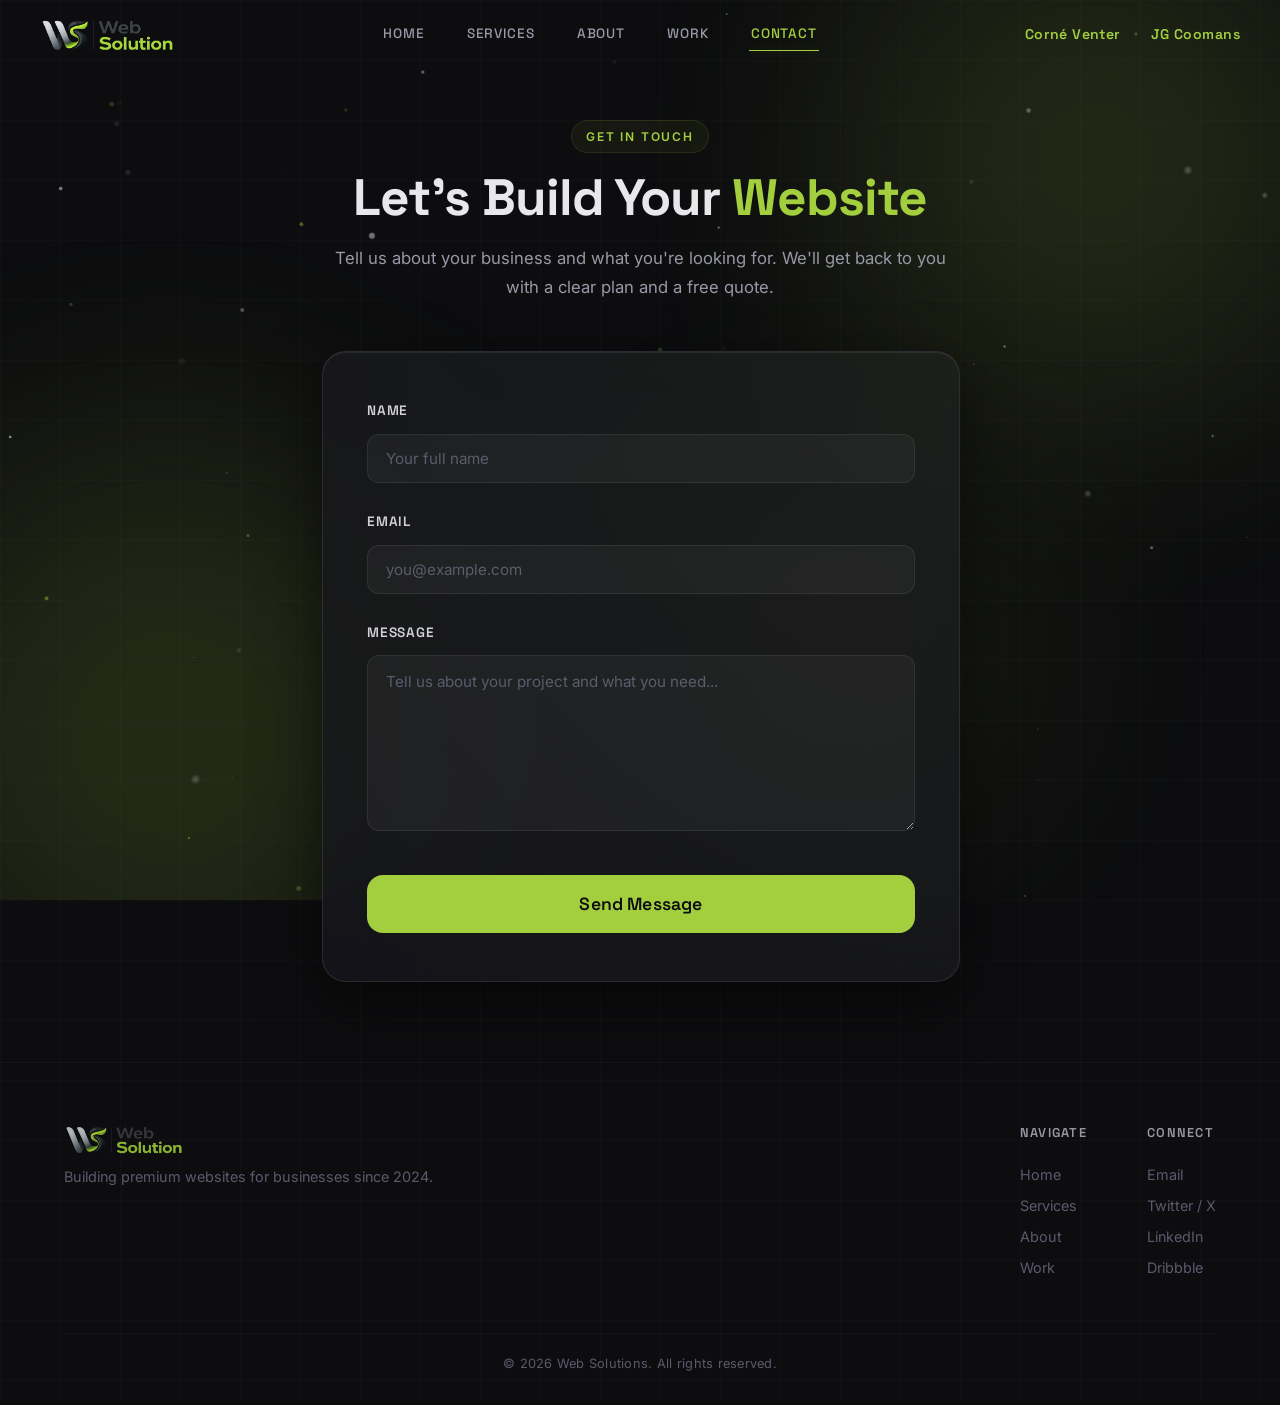
==== commit 45a8165f: "Add files via upload" ====
--- a/contact.html
+++ b/contact.html
@@ -9,15 +9,14 @@
     <link rel="preconnect" href="https://fonts.gstatic.com" crossorigin>
     <link href="https://fonts.googleapis.com/css2?family=Space+Grotesk:wght@400;500;600;700&family=Inter:wght@300;400;500;600&display=swap" rel="stylesheet">
     <link rel="stylesheet" href="style.css">
+    <link rel="icon" type="image/png" href="favicon.png">
 </head>
 <body>
 
     <!-- Custom Cursor -->
-    <div class="cursor-dot" id="cursorDot"></div>
-    <div class="cursor-ring" id="cursorRing"></div>
 
-    <!-- Particle Canvas -->
-    <canvas id="particleCanvas"></canvas>
+    <!-- Tech Nodes Background -->
+    <canvas id="bgNodesCanvas"></canvas>
 
     <!-- Ambient Lighting Orbs -->
     <div class="ambient-lights" aria-hidden="true">
@@ -97,7 +96,7 @@
         <div class="footer-content">
             <div class="footer-brand">
                 <a href="index.html" class="footer-logo-link"><img src="logo 2.png" alt="Web Solution" class="footer-logo-img"></a>
-                <p>Building premium websites for businesses since 2014.</p>
+                <p>Building premium websites for businesses since 2024.</p>
             </div>
             <div class="footer-links">
                 <div class="footer-col">
--- a/style.css
+++ b/style.css
@@ -14,13 +14,13 @@
     --text-secondary: #9898a6;
     --text-muted: #5a5a6e;
 
-    --accent-green: #2ECC71;
-    --accent-blue: #00D4FF;
-    --accent-pink: #FF2D7B;
-
-    --glow-green: rgba(46, 204, 113, 0.3);
-    --glow-blue: rgba(0, 212, 255, 0.3);
-    --glow-pink: rgba(255, 45, 123, 0.3);
+    --accent-green: #A3CF3E;
+    --accent-blue: #A3CF3E;
+    --accent-pink: #A3CF3E;
+
+    --glow-green: rgba(163, 207, 62, 0.3);
+    --glow-blue: rgba(163, 207, 62, 0.3);
+    --glow-pink: rgba(163, 207, 62, 0.3);
 
     /* Typography */
     --font-display: 'Space Grotesk', sans-serif;
@@ -50,11 +50,14 @@
 
 body {
     font-family: var(--font-body);
-    background: var(--bg-primary);
+    background: 
+        linear-gradient(rgba(255, 255, 255, 0.015) 1px, transparent 1px),
+        linear-gradient(90deg, rgba(255, 255, 255, 0.015) 1px, transparent 1px),
+        var(--bg-primary);
+    background-size: 60px 60px;
     color: var(--text-primary);
     line-height: 1.6;
     overflow-x: hidden;
-    cursor: none;
     -webkit-font-smoothing: antialiased;
     -moz-osx-font-smoothing: grayscale;
 }
@@ -67,11 +70,11 @@
 a {
     color: inherit;
     text-decoration: none;
-    cursor: none;
+    cursor: pointer;
 }
 
 button {
-    cursor: none;
+    cursor: pointer;
     border: none;
     background: none;
     font-family: inherit;
@@ -81,6 +84,17 @@
 img {
     max-width: 100%;
     display: block;
+}
+
+#bgNodesCanvas {
+    position: fixed;
+    top: 0;
+    left: 0;
+    width: 100%;
+    height: 100%;
+    pointer-events: none;
+    z-index: -1;
+    opacity: 0.8;
 }
 
 /* ---- Top Navigation ---- */
@@ -110,7 +124,7 @@
 }
 
 .nav-logo:hover .nav-logo-img {
-    filter: brightness(1.3) drop-shadow(0 0 8px rgba(46, 204, 113, 0.3));
+    filter: brightness(1.3) drop-shadow(0 0 8px rgba(163, 207, 62, 0.3));
     transform: scale(1.03);
 }
 
@@ -186,7 +200,6 @@
     position: relative;
     padding: 4px 0;
     transition: color 0.3s, text-shadow 0.3s, transform 0.3s var(--ease-out-expo);
-    cursor: none;
 }
 
 .founder-link::after {
@@ -203,7 +216,7 @@
 
 .founder-link:hover {
     color: #fff;
-    text-shadow: 0 0 16px rgba(46, 204, 113, 0.5), 0 0 40px rgba(46, 204, 113, 0.2);
+    text-shadow: 0 0 16px rgba(163, 207, 62, 0.5), 0 0 40px rgba(163, 207, 62, 0.2);
     transform: translateY(-2px);
 }
 
@@ -213,11 +226,11 @@
 
 .founder-link:active {
     transform: translateY(0) scale(0.97);
-    text-shadow: 0 0 24px rgba(46, 204, 113, 0.6);
+    text-shadow: 0 0 24px rgba(163, 207, 62, 0.6);
 }
 
 .founder-sep {
-    color: rgba(46, 204, 113, 0.3);
+    color: rgba(163, 207, 62, 0.3);
     font-size: 0.65rem;
     user-select: none;
 }
@@ -254,103 +267,6 @@
     }
 }
 
-/* ---- Custom Cursor — Glowing Orb ---- */
-.cursor-dot {
-    position: fixed;
-    top: 0;
-    left: 0;
-    width: 12px;
-    height: 12px;
-    background: radial-gradient(circle, #32CD32 0%, rgba(50, 205, 50, 0.6) 40%, transparent 70%);
-    border-radius: 50%;
-    pointer-events: none;
-    z-index: 10001;
-    transform: translate(-50%, -50%);
-    transition: width 0.35s var(--ease-out-expo),
-                height 0.35s var(--ease-out-expo),
-                background 0.35s,
-                box-shadow 0.35s;
-    box-shadow:
-        0 0 8px rgba(50, 205, 50, 0.6),
-        0 0 20px rgba(50, 205, 50, 0.35),
-        0 0 50px rgba(50, 205, 50, 0.15);
-}
-
-.cursor-ring {
-    position: fixed;
-    top: 0;
-    left: 0;
-    width: 44px;
-    height: 44px;
-    border: 1.5px solid rgba(50, 205, 50, 0.2);
-    border-radius: 50%;
-    pointer-events: none;
-    z-index: 10000;
-    transform: translate(-50%, -50%);
-    transition: width 0.5s var(--ease-out-expo),
-                height 0.5s var(--ease-out-expo),
-                border-color 0.3s,
-                border-radius 0.4s,
-                border-width 0.3s,
-                background 0.3s;
-    background: rgba(50, 205, 50, 0.02);
-}
-
-/* Trail particles */
-.cursor-trail {
-    position: fixed;
-    width: 6px;
-    height: 6px;
-    background: radial-gradient(circle, rgba(50, 205, 50, 0.5), transparent);
-    border-radius: 50%;
-    pointer-events: none;
-    z-index: 9998;
-    transform: translate(-50%, -50%);
-    animation: trailFade 0.6s ease-out forwards;
-}
-
-@keyframes trailFade {
-    0%   { opacity: 1; transform: translate(-50%, -50%) scale(1); }
-    100% { opacity: 0; transform: translate(-50%, -50%) scale(0.2); }
-}
-
-/* Click ripple */
-.cursor-ripple {
-    position: fixed;
-    width: 10px;
-    height: 10px;
-    border: 1.5px solid rgba(50, 205, 50, 0.5);
-    border-radius: 50%;
-    pointer-events: none;
-    z-index: 9997;
-    transform: translate(-50%, -50%) scale(1);
-    animation: cursorRipple 0.7s ease-out forwards;
-}
-
-@keyframes cursorRipple {
-    0%   { opacity: 1; transform: translate(-50%, -50%) scale(1); }
-    100% { opacity: 0; transform: translate(-50%, -50%) scale(6); }
-}
-
-/* Hover state — interactive elements */
-.cursor-hovering .cursor-dot {
-    width: 20px;
-    height: 20px;
-    background: radial-gradient(circle, #fff 0%, rgba(50, 205, 50, 0.7) 40%, transparent 70%);
-    box-shadow:
-        0 0 12px rgba(50, 205, 50, 0.8),
-        0 0 30px rgba(50, 205, 50, 0.5),
-        0 0 70px rgba(50, 205, 50, 0.2);
-}
-
-.cursor-hovering .cursor-ring {
-    width: 60px;
-    height: 60px;
-    border-color: rgba(50, 205, 50, 0.35);
-    border-width: 2px;
-    background: rgba(50, 205, 50, 0.04);
-    border-radius: 50%;
-}
 
 /* ---- Particle Canvas ---- */
 #particleCanvas {
@@ -390,8 +306,8 @@
     position: absolute;
     width: 60px;
     height: 60px;
-    border: 1px solid rgba(46, 204, 113, 0.08);
-    background: rgba(46, 204, 113, 0.02);
+    border: 1px solid rgba(163, 207, 62, 0.08);
+    background: rgba(163, 207, 62, 0.02);
 }
 
 .cube-face.front  { transform: translateZ(30px); }
@@ -418,8 +334,8 @@
 .shape-3 .cube-face {
     width: 45px;
     height: 45px;
-    border-color: rgba(0, 212, 255, 0.08);
-    background: rgba(0, 212, 255, 0.02);
+    border-color: rgba(163, 207, 62, 0.08);
+    background: rgba(163, 207, 62, 0.02);
 }
 
 .shape-3 .cube-face.front  { transform: translateZ(22.5px); }
@@ -440,8 +356,8 @@
 .shape-7 .cube-face {
     width: 35px;
     height: 35px;
-    border-color: rgba(255, 45, 123, 0.08);
-    background: rgba(255, 45, 123, 0.02);
+    border-color: rgba(163, 207, 62, 0.08);
+    background: rgba(163, 207, 62, 0.02);
 }
 
 .shape-7 .cube-face.front  { transform: translateZ(17.5px); }
@@ -455,7 +371,7 @@
 .shape-ring {
     width: 80px;
     height: 80px;
-    border: 1.5px solid rgba(0, 212, 255, 0.1);
+    border: 1.5px solid rgba(163, 207, 62, 0.1);
     border-radius: 50%;
 }
 
@@ -470,7 +386,7 @@
     left: 15%;
     width: 100px;
     height: 100px;
-    border-color: rgba(255, 45, 123, 0.08);
+    border-color: rgba(163, 207, 62, 0.08);
     animation: shapeDrift1 28s ease-in-out infinite, ringRotate 25s linear infinite reverse;
 }
 
@@ -479,7 +395,7 @@
     right: 30%;
     width: 55px;
     height: 55px;
-    border-color: rgba(46, 204, 113, 0.08);
+    border-color: rgba(163, 207, 62, 0.08);
     animation: shapeDrift3 18s ease-in-out infinite, ringRotate 14s linear infinite;
 }
 
@@ -488,7 +404,7 @@
     left: 40%;
     width: 70px;
     height: 70px;
-    border-color: rgba(0, 212, 255, 0.06);
+    border-color: rgba(163, 207, 62, 0.06);
     animation: shapeDrift2 24s ease-in-out infinite, ringRotate 22s linear infinite reverse;
 }
 
@@ -507,7 +423,7 @@
     height: 0;
     border-left: 25px solid transparent;
     border-right: 25px solid transparent;
-    border-bottom: 43px solid rgba(46, 204, 113, 0.04);
+    border-bottom: 43px solid rgba(163, 207, 62, 0.04);
     transform-origin: bottom center;
 }
 
@@ -610,35 +526,6 @@
     75%      { transform: translate(30px, 20px) scale(1.02); }
 }
 
-/* ---- Sound Toggle ---- */
-.sound-toggle {
-    position: fixed;
-    bottom: 30px;
-    right: 30px;
-    z-index: 1000;
-    width: 44px;
-    height: 44px;
-    border-radius: 50%;
-    background: var(--bg-card);
-    backdrop-filter: blur(12px);
-    border: 1px solid rgba(255, 255, 255, 0.06);
-    display: flex;
-    align-items: center;
-    justify-content: center;
-    transition: var(--transition-base);
-}
-
-.sound-toggle:hover {
-    border-color: var(--accent-green);
-    box-shadow: 0 0 20px var(--glow-green);
-    transform: scale(1.1);
-}
-
-.sound-icon {
-    width: 18px;
-    height: 18px;
-    color: var(--text-secondary);
-}
 
 /* ---- Parallax Layers ---- */
 .parallax-layer {
@@ -765,10 +652,7 @@
 }
 
 .title-accent {
-    background: linear-gradient(135deg, var(--accent-green), var(--accent-blue));
-    -webkit-background-clip: text;
-    -webkit-text-fill-color: transparent;
-    background-clip: text;
+    color: var(--accent-green);
 }
 
 .hero-sub {
@@ -904,8 +788,8 @@
     color: var(--accent-green);
     margin-bottom: 16px;
     padding: 6px 14px;
-    background: rgba(46, 204, 113, 0.06);
-    border: 1px solid rgba(46, 204, 113, 0.12);
+    background: rgba(163, 207, 62, 0.06);
+    border: 1px solid rgba(163, 207, 62, 0.12);
     border-radius: 100px;
 }
 
@@ -957,6 +841,23 @@
     transform-style: preserve-3d;
     transition: all var(--transition-base);
     overflow: hidden;
+    z-index: 1;
+}
+
+.service-card::before {
+    content: '';
+    position: absolute;
+    bottom: 0;
+    left: 0;
+    width: 100%;
+    height: 0;
+    background-color: rgba(163, 207, 62, 0.2);
+    transition: height 0.6s var(--ease-out-expo);
+    z-index: -1;
+}
+
+.service-card:hover::before {
+    height: 100%;
 }
 
 .service-card:hover {
@@ -964,16 +865,10 @@
     border-color: rgba(255, 255, 255, 0.1);
 }
 
-.service-card[data-color="green"]:hover {
-    box-shadow: 0 20px 60px rgba(46, 204, 113, 0.1), 0 0 40px rgba(46, 204, 113, 0.05);
-}
-
-.service-card[data-color="blue"]:hover {
-    box-shadow: 0 20px 60px rgba(0, 212, 255, 0.1), 0 0 40px rgba(0, 212, 255, 0.05);
-}
-
+.service-card[data-color="green"]:hover,
+.service-card[data-color="blue"]:hover,
 .service-card[data-color="pink"]:hover {
-    box-shadow: 0 20px 60px rgba(255, 45, 123, 0.1), 0 0 40px rgba(255, 45, 123, 0.05);
+    box-shadow: 0 20px 60px rgba(163, 207, 62, 0.1), 0 0 40px rgba(163, 207, 62, 0.05);
 }
 
 .card-number {
@@ -1064,16 +959,16 @@
     left: 50%;
     width: 120px;
     height: 120px;
-    background: radial-gradient(circle at 30% 30%, var(--accent-green), var(--accent-pink));
+    background: radial-gradient(circle at 30% 30%, var(--accent-green), var(--accent-blue));
     border-radius: 50%;
     transform: translate(-50%, -50%);
-    box-shadow: 0 0 60px var(--glow-green), 0 0 120px var(--glow-pink);
+    box-shadow: 0 0 60px var(--glow-green), 0 0 120px var(--glow-blue);
     animation: orbPulse 4s ease-in-out infinite;
 }
 
 @keyframes orbPulse {
-    0%, 100% { transform: translate(-50%, -50%) scale(1); box-shadow: 0 0 60px var(--glow-green), 0 0 120px var(--glow-pink); }
-    50%      { transform: translate(-50%, -50%) scale(1.08); box-shadow: 0 0 80px var(--glow-green), 0 0 160px var(--glow-pink); }
+    0%, 100% { transform: translate(-50%, -50%) scale(1); box-shadow: 0 0 60px var(--glow-green), 0 0 120px var(--glow-blue); }
+    50%      { transform: translate(-50%, -50%) scale(1.08); box-shadow: 0 0 80px var(--glow-green), 0 0 160px var(--glow-blue); }
 }
 
 .about-ring {
@@ -1089,7 +984,7 @@
     width: 200px;
     height: 200px;
     margin: -100px 0 0 -100px;
-    border-color: rgba(46, 204, 113, 0.12);
+    border-color: rgba(163, 207, 62, 0.12);
     animation: ringOrbit1 12s linear infinite;
 }
 
@@ -1097,7 +992,7 @@
     width: 260px;
     height: 260px;
     margin: -130px 0 0 -130px;
-    border-color: rgba(0, 212, 255, 0.08);
+    border-color: rgba(163, 207, 62, 0.08);
     animation: ringOrbit2 18s linear infinite reverse;
 }
 
@@ -1105,7 +1000,7 @@
     width: 310px;
     height: 310px;
     margin: -155px 0 0 -155px;
-    border-color: rgba(255, 45, 123, 0.06);
+    border-color: rgba(163, 207, 62, 0.06);
     animation: ringOrbit3 24s linear infinite;
 }
 
@@ -1151,7 +1046,7 @@
     font-family: var(--font-display);
     font-size: 2.5rem;
     font-weight: 700;
-    color: var(--accent-yellow);
+    color: var(--accent-green);
     display: block;
     line-height: 1.1;
 }
@@ -1166,27 +1061,38 @@
 /* ============================================================
    PORTFOLIO
    ============================================================ */
+/* ============================================================
+   PORTFOLIO
+   ============================================================ */
 .portfolio-grid {
     display: grid;
-    grid-template-columns: repeat(3, 1fr);
-    gap: 24px;
+    grid-template-columns: repeat(4, 1fr);
+    grid-auto-rows: minmax(320px, auto);
+    grid-auto-flow: dense;
+    gap: 30px;
     max-width: var(--container-width);
     margin: 0 auto;
 }
 
 .portfolio-card {
     position: relative;
-    border-radius: 20px;
+    border-radius: 24px;
     overflow: hidden;
     background: var(--bg-card);
     border: 1px solid rgba(255, 255, 255, 0.05);
-    min-height: 300px;
     transform-style: preserve-3d;
-    transition: all var(--transition-base);
+    transition: all 0.6s var(--ease-out-expo);
+    height: 100%;
 }
 
 .portfolio-card-lg {
     grid-column: span 2;
+    grid-row: span 1;
+}
+
+.portfolio-card-full {
+    grid-column: span 3;
+    min-height: 400px;
 }
 
 .portfolio-img {
@@ -1195,56 +1101,84 @@
     left: 0;
     width: 100%;
     height: 100%;
-    transition: transform 0.6s var(--ease-out-expo);
+    background-size: cover;
+    background-position: center;
+    transition: transform 0.8s var(--ease-out-expo);
 }
 
 .portfolio-card:hover .portfolio-img {
-    transform: scale(1.05);
+    transform: scale(1.08);
 }
 
 .portfolio-overlay {
     position: absolute;
-    bottom: 0;
-    left: 0;
-    right: 0;
-    padding: 32px;
-    background: linear-gradient(to top, rgba(13, 13, 15, 0.95) 0%, transparent 100%);
-    transform: translateY(20px);
-    opacity: 0.7;
-    transition: all var(--transition-base);
+    inset: 0;
+    display: flex;
+    flex-direction: column;
+    justify-content: flex-end;
+    padding: 40px;
+    background: linear-gradient(to top, 
+        rgba(13, 13, 15, 0.95) 0%, 
+        rgba(13, 13, 15, 0.4) 50%, 
+        transparent 100%);
+    opacity: 0.85;
+    transition: all 0.5s var(--ease-out-expo);
 }
 
 .portfolio-card:hover .portfolio-overlay {
-    transform: translateY(0);
+    background: linear-gradient(to top, 
+        rgba(13, 13, 15, 0.98) 0%, 
+        rgba(13, 13, 15, 0.6) 60%, 
+        transparent 100%);
     opacity: 1;
 }
 
 .portfolio-cat {
-    font-size: 0.7rem;
-    font-weight: 600;
-    letter-spacing: 0.12em;
+    font-size: 0.75rem;
+    font-weight: 700;
+    letter-spacing: 0.15em;
     text-transform: uppercase;
     color: var(--accent-blue);
-    margin-bottom: 8px;
+    margin-bottom: 12px;
     display: block;
+    transform: translateY(10px);
+    transition: transform 0.5s var(--ease-out-expo);
 }
 
 .portfolio-overlay h3 {
     font-family: var(--font-display);
-    font-size: 1.5rem;
+    font-size: 1.8rem;
     font-weight: 700;
-    margin-bottom: 6px;
+    margin-bottom: 10px;
+    letter-spacing: -0.02em;
+    transform: translateY(10px);
+    transition: transform 0.5s var(--ease-out-expo) 0.05s;
 }
 
 .portfolio-overlay p {
-    font-size: 0.85rem;
+    font-size: 0.95rem;
     color: var(--text-secondary);
-    line-height: 1.5;
+    line-height: 1.6;
+    max-width: 90%;
+    transform: translateY(10px);
+    opacity: 0;
+    transition: all 0.5s var(--ease-out-expo) 0.1s;
+}
+
+.portfolio-card:hover .portfolio-cat,
+.portfolio-card:hover h3,
+.portfolio-card:hover p {
+    transform: translateY(0);
+}
+
+.portfolio-card:hover p {
+    opacity: 1;
 }
 
 .portfolio-card:hover {
-    transform: translateY(-6px) translateZ(15px);
-    box-shadow: 0 20px 70px rgba(0, 0, 0, 0.4);
+    transform: translateY(-10px) translateZ(30px);
+    box-shadow: 0 30px 100px rgba(0, 0, 0, 0.6);
+    border-color: rgba(255, 255, 255, 0.15);
 }
 
 .portfolio-card .card-glow {
@@ -1252,7 +1186,20 @@
 }
 
 .portfolio-card:hover .card-glow {
-    opacity: 0.04;
+    opacity: 0.08;
+}
+
+/* Linked portfolio card specific refinements */
+.portfolio-card-link:hover {
+    border-color: var(--accent-green);
+}
+
+.portfolio-card-link:hover .portfolio-cat {
+    color: var(--accent-green);
+}
+
+.portfolio-card-link .card-glow {
+    background: var(--accent-green);
 }
 
 /* ============================================================
@@ -1274,7 +1221,7 @@
     border: 1px solid rgba(255, 255, 255, 0.06);
     border-radius: 28px;
     box-shadow:
-        0 0 100px rgba(46, 204, 113, 0.05),
+        0 0 100px rgba(163, 207, 62, 0.05),
         inset 0 1px 0 rgba(255, 255, 255, 0.05);
     animation: panelBreathe 8s ease-in-out infinite;
 }
@@ -1348,15 +1295,28 @@
 }
 
 .contact-form-panel {
-    background: var(--bg-panel);
-    backdrop-filter: blur(20px);
-    border: 1px solid rgba(255, 255, 255, 0.06);
+    background: rgba(22, 22, 28, 0.85); /* Slightly more opaque */
+    backdrop-filter: blur(25px);
+    border: 1px solid rgba(255, 255, 255, 0.1); /* Brighter border */
     border-radius: 24px;
     padding: 48px 44px;
     box-shadow:
-        0 0 80px rgba(0, 0, 0, 0.4),
-        inset 0 1px 0 rgba(255, 255, 255, 0.05);
+        0 20px 60px rgba(0, 0, 0, 0.5),
+        inset 0 1px 0 rgba(255, 255, 255, 0.08); /* Stronger inner edge */
     animation: panelBreathe 8s ease-in-out infinite;
+    position: relative;
+    overflow: hidden;
+}
+
+.contact-form-panel::before {
+    content: '';
+    position: absolute;
+    top: 0;
+    left: 0;
+    width: 100%;
+    height: 100%;
+    background: radial-gradient(circle at top right, rgba(163, 207, 62, 0.05), transparent);
+    pointer-events: none;
 }
 
 .form-group {
@@ -1366,12 +1326,13 @@
 .form-label {
     display: block;
     font-family: var(--font-display);
-    font-size: 0.8rem;
+    font-size: 0.85rem;
     font-weight: 600;
     letter-spacing: 0.06em;
     text-transform: uppercase;
-    color: var(--text-secondary);
-    margin-bottom: 10px;
+    color: var(--text-primary); /* Brighter color for visibility */
+    margin-bottom: 12px;
+    opacity: 0.9;
 }
 
 .form-input {
@@ -1394,8 +1355,8 @@
 }
 
 .form-input:focus {
-    border-color: rgba(46, 204, 113, 0.4);
-    box-shadow: 0 0 20px rgba(46, 204, 113, 0.08);
+    border-color: rgba(163, 207, 62, 0.4);
+    box-shadow: 0 0 20px rgba(163, 207, 62, 0.08);
 }
 
 .form-textarea {
@@ -1421,14 +1382,14 @@
     height: 64px;
     margin: 0 auto 24px;
     border-radius: 50%;
-    background: rgba(46, 204, 113, 0.12);
+    background: rgba(163, 207, 62, 0.12);
     border: 2px solid var(--accent-green);
     display: flex;
     align-items: center;
     justify-content: center;
     font-size: 1.8rem;
     color: var(--accent-green);
-    box-shadow: 0 0 30px rgba(46, 204, 113, 0.15);
+    box-shadow: 0 0 30px rgba(163, 207, 62, 0.15);
 }
 
 .contact-success h3 {
@@ -1476,14 +1437,14 @@
 }
 
 .profile-panel {
-    background: var(--bg-panel);
-    backdrop-filter: blur(20px);
-    border: 1px solid rgba(255, 255, 255, 0.06);
+    background: rgba(22, 22, 28, 0.85); /* Slightly more opaque */
+    backdrop-filter: blur(25px);
+    border: 1px solid rgba(255, 255, 255, 0.1);
     border-radius: 24px;
     padding: 48px 44px;
     box-shadow:
-        0 0 80px rgba(0, 0, 0, 0.4),
-        inset 0 1px 0 rgba(255, 255, 255, 0.05);
+        0 20px 60px rgba(0, 0, 0, 0.5),
+        inset 0 1px 0 rgba(255, 255, 255, 0.08);
     animation: panelBreathe 8s ease-in-out infinite;
 }
 
@@ -1494,23 +1455,18 @@
     margin-bottom: 36px;
 }
 
-.profile-avatar {
+.profile-avatar,
+.profile-avatar-blue {
     width: 72px;
     height: 72px;
     border-radius: 50%;
-    background: rgba(46, 204, 113, 0.12);
+    background: rgba(163, 207, 62, 0.12);
     border: 2px solid var(--accent-green);
     display: flex;
     align-items: center;
     justify-content: center;
     flex-shrink: 0;
-    box-shadow: 0 0 30px rgba(46, 204, 113, 0.15);
-}
-
-.profile-avatar-blue {
-    background: rgba(0, 212, 255, 0.12);
-    border-color: var(--accent-blue);
-    box-shadow: 0 0 30px rgba(0, 212, 255, 0.15);
+    box-shadow: 0 0 30px rgba(163, 207, 62, 0.15);
 }
 
 .avatar-initials {
@@ -1662,7 +1618,7 @@
 }
 
 .footer-col a:hover {
-    color: var(--accent-yellow);
+    color: var(--accent-green);
     transform: translateX(4px);
 }
 
@@ -1711,9 +1667,6 @@
         cursor: auto;
     }
 
-    .cursor-dot, .cursor-ring {
-        display: none;
-    }
 
     .hero-panel {
         padding: 40px 24px;
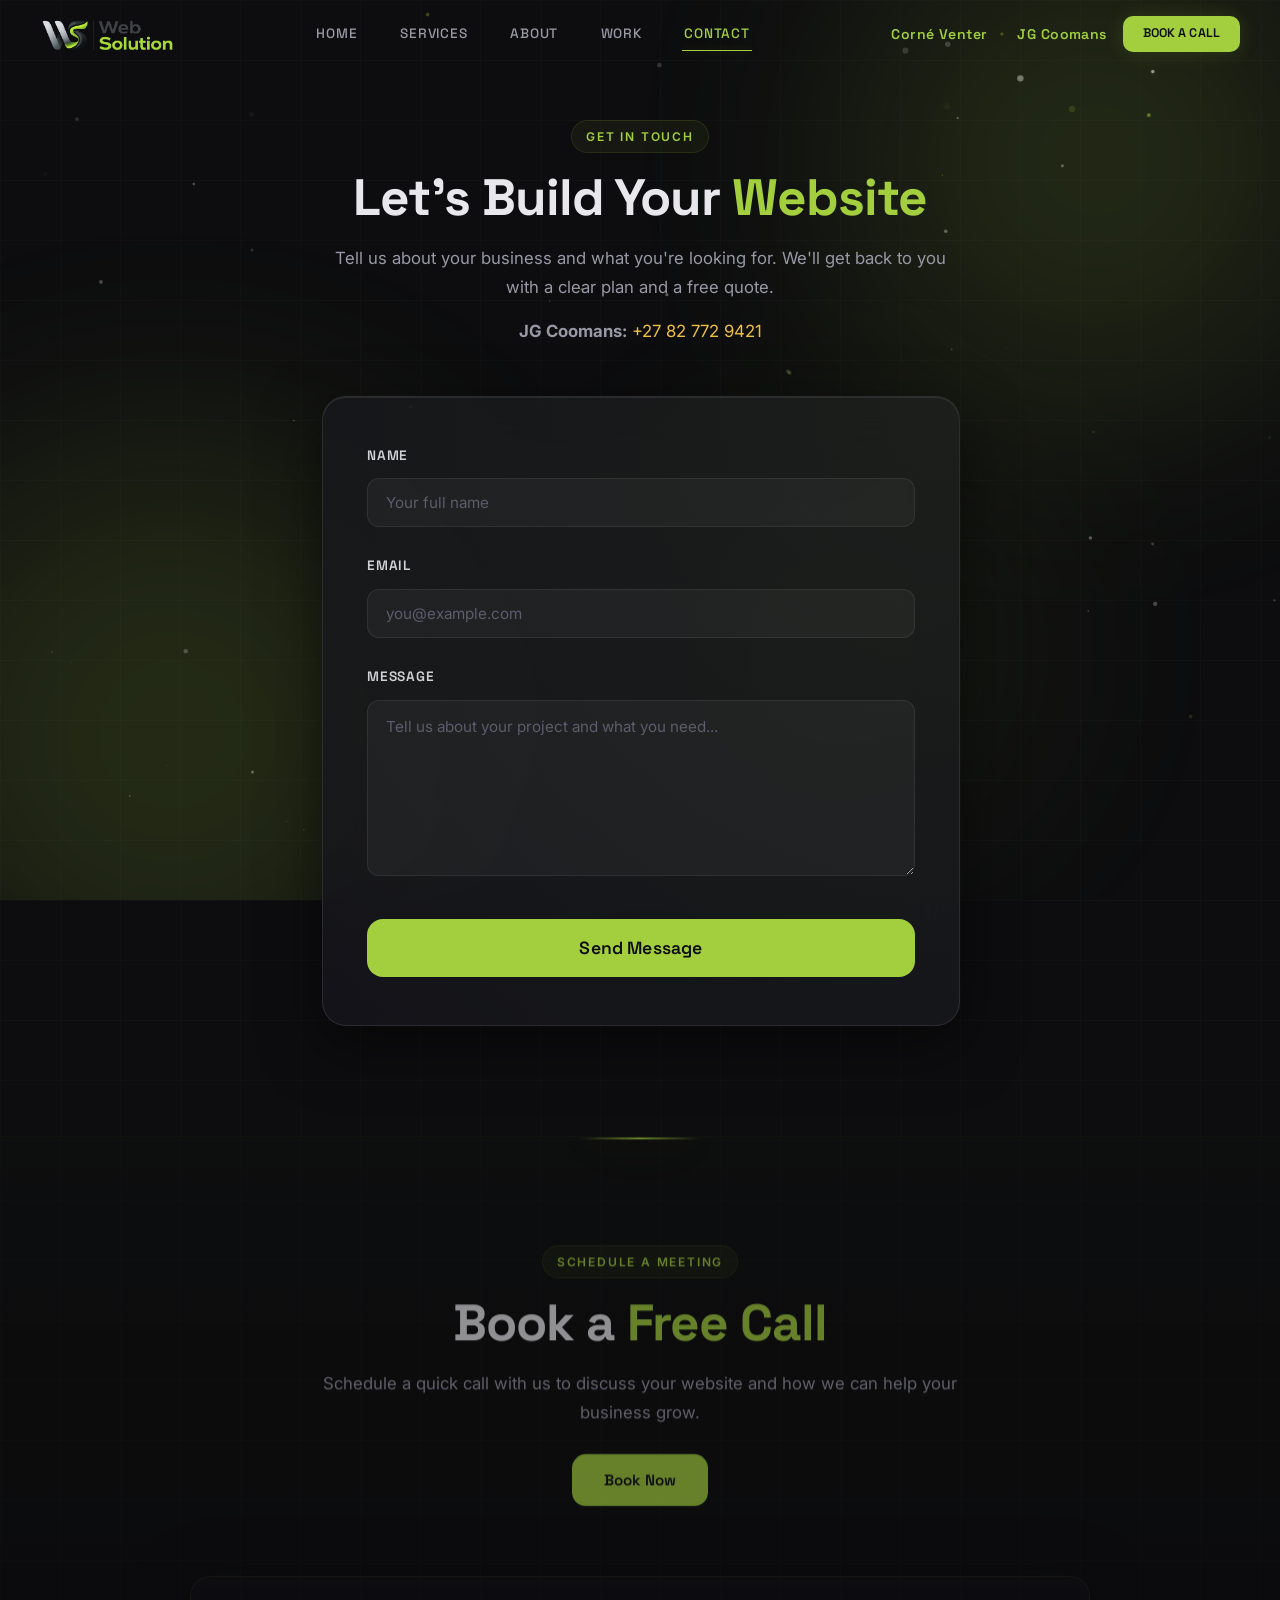
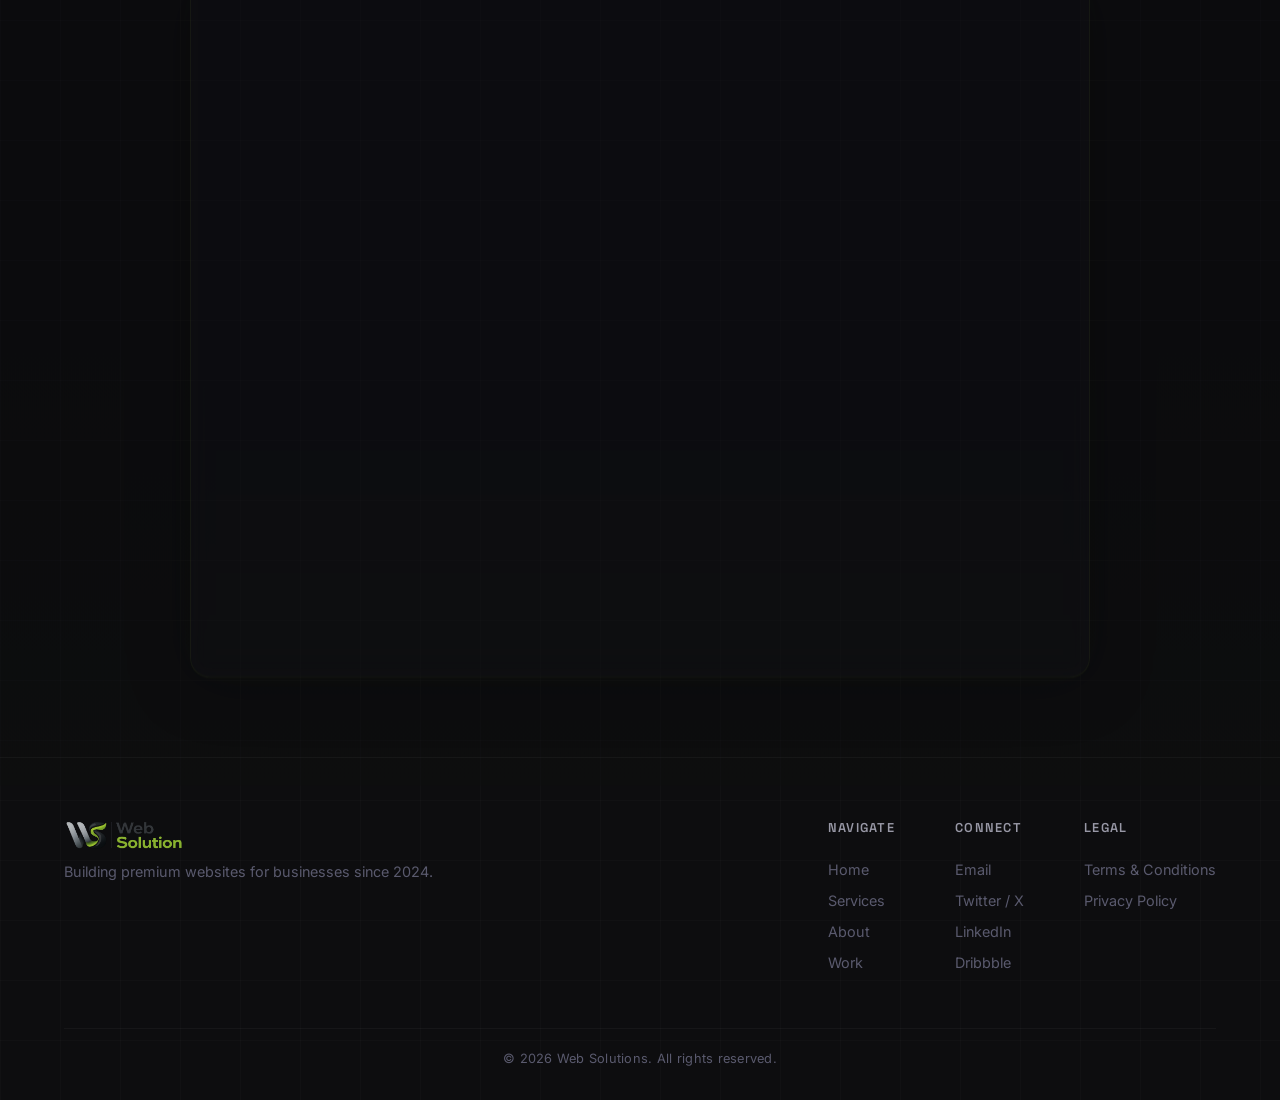
==== commit 3cf01618: "Add files via upload" ====
--- a/contact.html
+++ b/contact.html
@@ -1,163 +1,200 @@
-<!DOCTYPE html>
-<html lang="en">
-<head>
-    <meta charset="UTF-8">
-    <meta name="viewport" content="width=device-width, initial-scale=1.0">
-    <meta name="description" content="Get in touch with Web Solutions. Let's build something alive together.">
-    <title>Contact — Web Solutions</title>
-    <link rel="preconnect" href="https://fonts.googleapis.com">
-    <link rel="preconnect" href="https://fonts.gstatic.com" crossorigin>
-    <link href="https://fonts.googleapis.com/css2?family=Space+Grotesk:wght@400;500;600;700&family=Inter:wght@300;400;500;600&display=swap" rel="stylesheet">
-    <link rel="stylesheet" href="style.css">
-    <link rel="icon" type="image/png" href="favicon.png">
-</head>
-<body>
-
-    <!-- Custom Cursor -->
-
-    <!-- Tech Nodes Background -->
-    <canvas id="bgNodesCanvas"></canvas>
-
-    <!-- Ambient Lighting Orbs -->
-    <div class="ambient-lights" aria-hidden="true">
-        <div class="orb orb-yellow"></div>
-        <div class="orb orb-blue"></div>
-        <div class="orb orb-pink"></div>
-    </div>
-
-    <!-- Navigation -->
-    <nav class="top-nav" id="topNav">
-        <a href="index.html" class="nav-logo"><img src="logo 2.png" alt="Web Solution" class="nav-logo-img"></a>
-        <div class="nav-links">
-        <a href="index.html" class="nav-link">Home</a>
-        <a href="index.html#services" class="nav-link">Services</a>
-        <a href="index.html#about" class="nav-link">About</a>
-        <a href="index.html#work" class="nav-link">Work</a>
-        <a href="contact.html" class="nav-link nav-link-active">Contact</a>
-        </div>
-        <div class="nav-founders">
-            <a href="corne.html" class="founder-link">Corné Venter</a>
-            <span class="founder-sep">•</span>
-            <a href="jg.html" class="founder-link">JG Coomans</a>
-        </div>
-    </nav>
-
-    <!-- ============ CONTACT PAGE ============ -->
-    <section class="contact-page">
-        <div class="contact-container">
-            <div class="contact-header reveal-item">
-                <span class="section-tag">Get In Touch</span>
-                <h1 class="section-title">Let's Build Your <span class="text-accent">Website</span></h1>
-                <p class="section-sub">Tell us about your business and what you're looking for. We'll get back to you with a clear plan and a free quote.</p>
-            </div>
-
-            <div class="contact-form-panel float-panel reveal-item" id="contactPanel">
-                <form id="contactForm" action="https://formsubmit.co/websolutioncj@gmail.com" method="POST">
-                    <!-- FormSubmit config -->
-                    <input type="hidden" name="_subject" value="New Contact from Web Solutions Website">
-                    <input type="hidden" name="_captcha" value="false">
-                    <input type="hidden" name="_next" value="">
-                    <input type="text" name="_honey" style="display:none">
-
-                    <div class="form-group">
-                        <label for="name" class="form-label">Name</label>
-                        <input type="text" id="name" name="name" class="form-input" placeholder="Your full name" required autocomplete="name">
-                    </div>
-
-                    <div class="form-group">
-                        <label for="email" class="form-label">Email</label>
-                        <input type="email" id="email" name="email" class="form-input" placeholder="you@example.com" required autocomplete="email">
-                    </div>
-
-                    <div class="form-group">
-                        <label for="message" class="form-label">Message</label>
-                        <textarea id="message" name="message" class="form-input form-textarea" placeholder="Tell us about your project and what you need..." rows="6" required></textarea>
-                    </div>
-
-                    <button type="submit" class="btn btn-primary btn-lg contact-submit" id="submitBtn">
-                        <span class="submit-text">Send Message</span>
-                        <span class="submit-sending" style="display:none">Sending...</span>
-                        <span class="btn-glow"></span>
-                    </button>
-                </form>
-
-                <!-- Success Message -->
-                <div class="contact-success" id="contactSuccess" style="display:none">
-                    <div class="success-icon">✓</div>
-                    <h3>Thank you! Your message has been sent.</h3>
-                    <p>We will get back to you soon.</p>
-                </div>
-            </div>
-        </div>
-    </section>
-
-    <!-- Footer -->
-    <footer class="footer" id="footer">
-        <div class="footer-content">
-            <div class="footer-brand">
-                <a href="index.html" class="footer-logo-link"><img src="logo 2.png" alt="Web Solution" class="footer-logo-img"></a>
-                <p>Building premium websites for businesses since 2024.</p>
-            </div>
-            <div class="footer-links">
-                <div class="footer-col">
-                    <h4>Navigate</h4>
-                    <a href="index.html">Home</a>
-                    <a href="index.html#services">Services</a>
-                    <a href="index.html#about">About</a>
-                    <a href="index.html#work">Work</a>
-                </div>
-                <div class="footer-col">
-                    <h4>Connect</h4>
-                    <a href="mailto:websolutioncj@gmail.com">Email</a>
-                    <a href="#">Twitter / X</a>
-                    <a href="#">LinkedIn</a>
-                    <a href="#">Dribbble</a>
-                </div>
-            </div>
-        </div>
-        <div class="footer-bottom">
-            <p>&copy; 2026 Web Solutions. All rights reserved.</p>
-        </div>
-    </footer>
-
-    <script src="script.js"></script>
-    <script>
-        // Contact form handling
-        (function() {
-            const form = document.getElementById('contactForm');
-            const successDiv = document.getElementById('contactSuccess');
-            const submitBtn = document.getElementById('submitBtn');
-            const sendingText = submitBtn.querySelector('.submit-sending');
-            const normalText = submitBtn.querySelector('.submit-text');
-
-            // Set _next to current page for redirect after FormSubmit
-            const nextInput = form.querySelector('input[name="_next"]');
-            nextInput.value = window.location.href.split('?')[0] + '?sent=true';
-
-            // Check if returning from successful submit
-            if (window.location.search.includes('sent=true')) {
-                form.style.display = 'none';
-                successDiv.style.display = 'block';
-            }
-
-            form.addEventListener('submit', function() {
-                normalText.style.display = 'none';
-                sendingText.style.display = 'inline';
-                submitBtn.disabled = true;
-                submitBtn.style.opacity = '0.7';
-            });
-
-            // Email validation visual feedback
-            const emailInput = document.getElementById('email');
-            emailInput.addEventListener('input', function() {
-                const isValid = this.checkValidity() && this.value.length > 0;
-                this.style.borderColor = this.value.length === 0
-                    ? 'rgba(255, 255, 255, 0.08)'
-                    : isValid
-                        ? 'rgba(46, 204, 113, 0.4)'
-                        : 'rgba(255, 45, 123, 0.4)';
-            });
-        })();
-    </script>
-</body>
-</html>
+<!DOCTYPE html>
+<html lang="en">
+<head>
+    <meta charset="UTF-8">
+    <meta name="viewport" content="width=device-width, initial-scale=1.0">
+    <meta name="description" content="Get in touch with Web Solutions. Let's build something alive together.">
+    <title>Contact — Web Solutions</title>
+    <link rel="preconnect" href="https://fonts.googleapis.com">
+    <link rel="preconnect" href="https://fonts.gstatic.com" crossorigin>
+    <link href="https://fonts.googleapis.com/css2?family=Space+Grotesk:wght@400;500;600;700&family=Inter:wght@300;400;500;600&display=swap" rel="stylesheet">
+    <link rel="stylesheet" href="style.css">
+    <link rel="icon" type="image/png" href="favicon.png">
+</head>
+<body>
+
+    <!-- Custom Cursor -->
+
+    <!-- Tech Nodes Background -->
+    <canvas id="bgNodesCanvas"></canvas>
+
+    <!-- Ambient Lighting Orbs -->
+    <div class="ambient-lights" aria-hidden="true">
+        <div class="orb orb-yellow"></div>
+        <div class="orb orb-blue"></div>
+        <div class="orb orb-pink"></div>
+    </div>
+
+    <!-- Navigation -->
+    <nav class="top-nav" id="topNav">
+        <a href="index.html" class="nav-logo"><img src="logo 2.png" alt="Web Solution" class="nav-logo-img"></a>
+        <div class="nav-links" id="navLinks">
+        <a href="index.html" class="nav-link">Home</a>
+        <a href="services.html" class="nav-link">Services</a>
+        <a href="index.html#about" class="nav-link">About</a>
+        <a href="index.html#work" class="nav-link">Work</a>
+        <a href="contact.html" class="nav-link nav-link-active">Contact</a>
+        </div>
+        <div class="nav-founders" id="navFounders">
+            <a href="corne.html" class="founder-link">Corné Venter</a>
+            <span class="founder-sep">•</span>
+            <a href="jg.html" class="founder-link">JG Coomans</a>
+        </div>
+        <a href="#bookCall" class="btn btn-primary nav-cta-btn">Book a Call</a>
+        <button class="mobile-menu-toggle" id="mobileMenuToggle" aria-label="Toggle menu">
+            <span class="bar"></span>
+            <span class="bar"></span>
+            <span class="bar"></span>
+        </button>
+        <div class="mobile-nav-overlay" id="mobileNavOverlay"></div>
+    </nav>
+
+    <!-- ============ CONTACT PAGE ============ -->
+    <section class="contact-page">
+        <div class="contact-container">
+            <div class="contact-header reveal-item">
+                <span class="section-tag">Get In Touch</span>
+                <h1 class="section-title">Let's Build Your <span class="text-accent">Website</span></h1>
+                <p class="section-sub">Tell us about your business and what you're looking for. We'll get back to you with a clear plan and a free quote.</p>
+                <p class="section-sub" style="margin-top: 1rem;">
+                    <strong>JG Coomans:</strong> <a href="tel:+27827729421" style="color: #f0c040; text-decoration: none;">+27 82 772 9421</a>
+                </p>
+            </div>
+
+            <div class="contact-form-panel float-panel reveal-item" id="contactPanel">
+                <form id="contactForm" action="https://formsubmit.co/websolutioncj@gmail.com" method="POST">
+                    <!-- FormSubmit config -->
+                    <input type="hidden" name="_subject" value="New Contact from Web Solutions Website">
+                    <input type="hidden" name="_captcha" value="false">
+                    <input type="hidden" name="_next" value="">
+                    <input type="text" name="_honey" style="display:none">
+
+                    <div class="form-group">
+                        <label for="name" class="form-label">Name</label>
+                        <input type="text" id="name" name="name" class="form-input" placeholder="Your full name" required autocomplete="name">
+                    </div>
+
+                    <div class="form-group">
+                        <label for="email" class="form-label">Email</label>
+                        <input type="email" id="email" name="email" class="form-input" placeholder="you@example.com" required autocomplete="email">
+                    </div>
+
+                    <div class="form-group">
+                        <label for="message" class="form-label">Message</label>
+                        <textarea id="message" name="message" class="form-input form-textarea" placeholder="Tell us about your project and what you need..." rows="6" required></textarea>
+                    </div>
+
+                    <button type="submit" class="btn btn-primary btn-lg contact-submit" id="submitBtn">
+                        <span class="submit-text">Send Message</span>
+                        <span class="submit-sending" style="display:none">Sending...</span>
+                        <span class="btn-glow"></span>
+                    </button>
+                </form>
+
+                <!-- Success Message -->
+                <div class="contact-success" id="contactSuccess" style="display:none">
+                    <div class="success-icon">✓</div>
+                    <h3>Thank you! Your message has been sent.</h3>
+                    <p>We will get back to you soon.</p>
+                </div>
+            </div>
+        </div>
+    </section>
+
+    <!-- ============ BOOK A CALL SECTION ============ -->
+    <section class="section book-call-section" id="bookCall">
+        <div class="book-call-accent-line"></div>
+        <div class="section-header reveal-item">
+            <span class="section-tag">Schedule a Meeting</span>
+            <h2 class="section-title">Book a <span class="text-accent">Free Call</span></h2>
+            <p class="section-sub">Schedule a quick call with us to discuss your website and how we can help your business grow.</p>
+            <a href="#calendlyEmbed" class="btn btn-primary book-now-btn" style="margin-top: 28px;">
+                <span>Book Now</span>
+                <span class="btn-glow"></span>
+            </a>
+        </div>
+        <div class="book-call-embed reveal-item" id="calendlyEmbed">
+            <div class="calendly-inline-widget" 
+                 data-url="https://calendly.com/websolutioncj/30min" 
+                 style="min-width:320px;height:700px;">
+            </div>
+        </div>
+    </section>
+
+    <script src="https://assets.calendly.com/assets/external/widget.js" async></script>
+
+    <!-- Footer -->
+    <footer class="footer" id="footer">
+        <div class="footer-content">
+            <div class="footer-brand">
+                <a href="index.html" class="footer-logo-link"><img src="logo 2.png" alt="Web Solution" class="footer-logo-img"></a>
+                <p>Building premium websites for businesses since 2024.</p>
+            </div>
+            <div class="footer-links">
+                <div class="footer-col">
+                    <h4>Navigate</h4>
+                    <a href="index.html">Home</a>
+                    <a href="services.html">Services</a>
+                    <a href="index.html#about">About</a>
+                    <a href="index.html#work">Work</a>
+                </div>
+                <div class="footer-col">
+                    <h4>Connect</h4>
+                    <a href="mailto:websolutioncj@gmail.com">Email</a>
+                    <a href="#">Twitter / X</a>
+                    <a href="#">LinkedIn</a>
+                    <a href="#">Dribbble</a>
+                </div>
+                <div class="footer-col">
+                    <h4>Legal</h4>
+                    <a href="terms.html">Terms & Conditions</a>
+                    <a href="privacy.html">Privacy Policy</a>
+                </div>
+            </div>
+        </div>
+        <div class="footer-bottom">
+            <p>&copy; 2026 Web Solutions. All rights reserved.</p>
+        </div>
+    </footer>
+
+    <script src="script.js"></script>
+    <script>
+        // Contact form handling
+        (function() {
+            const form = document.getElementById('contactForm');
+            const successDiv = document.getElementById('contactSuccess');
+            const submitBtn = document.getElementById('submitBtn');
+            const sendingText = submitBtn.querySelector('.submit-sending');
+            const normalText = submitBtn.querySelector('.submit-text');
+
+            // Set _next to current page for redirect after FormSubmit
+            const nextInput = form.querySelector('input[name="_next"]');
+            nextInput.value = window.location.href.split('?')[0] + '?sent=true';
+
+            // Check if returning from successful submit
+            if (window.location.search.includes('sent=true')) {
+                form.style.display = 'none';
+                successDiv.style.display = 'block';
+            }
+
+            form.addEventListener('submit', function() {
+                normalText.style.display = 'none';
+                sendingText.style.display = 'inline';
+                submitBtn.disabled = true;
+                submitBtn.style.opacity = '0.7';
+            });
+
+            // Email validation visual feedback
+            const emailInput = document.getElementById('email');
+            emailInput.addEventListener('input', function() {
+                const isValid = this.checkValidity() && this.value.length > 0;
+                this.style.borderColor = this.value.length === 0
+                    ? 'rgba(255, 255, 255, 0.08)'
+                    : isValid
+                        ? 'rgba(46, 204, 113, 0.4)'
+                        : 'rgba(255, 45, 123, 0.4)';
+            });
+        })();
+    </script>
+</body>
+</html>
--- a/style.css
+++ b/style.css
@@ -235,37 +235,25 @@
     user-select: none;
 }
 
-@media (max-width: 768px) {
-    .top-nav {
-        padding: 12px 16px;
-        flex-wrap: wrap;
-        gap: 10px;
-    }
-
-    .nav-logo-img {
-        height: 28px;
-    }
-
-    .nav-links {
-        gap: 14px;
-    }
-
-    .nav-link {
-        font-size: 0.72rem;
-    }
-
-    .nav-founders {
-        gap: 6px;
-    }
-
-    .founder-link {
-        font-size: 0.65rem;
-    }
-
-    .founder-sep {
-        font-size: 0.5rem;
-    }
-}
+/* Nav CTA Button */
+.nav-cta-btn {
+    padding: 8px 20px !important;
+    font-size: 0.78rem !important;
+    border-radius: 10px !important;
+    letter-spacing: 0.04em;
+    text-transform: uppercase;
+    white-space: nowrap;
+    flex-shrink: 0;
+    margin-left: 16px;
+    box-shadow: 0 0 20px rgba(163, 207, 62, 0.15);
+    transition: all 0.3s var(--ease-out-expo);
+}
+
+.nav-cta-btn:hover {
+    box-shadow: 0 4px 30px rgba(163, 207, 62, 0.35), 0 0 60px rgba(163, 207, 62, 0.15);
+    transform: translateY(-2px) scale(1.03);
+}
+
 
 
 /* ---- Particle Canvas ---- */
@@ -1405,16 +1393,7 @@
     color: var(--text-secondary);
 }
 
-@media (max-width: 768px) {
-    .contact-form-panel {
-        padding: 32px 24px;
-        margin: 0 8px;
-    }
-
-    .contact-page {
-        padding: 100px 4% 60px;
-    }
-}
+
 
 /* ============================================================
    PROFILE PAGE
@@ -1544,24 +1523,7 @@
     flex-wrap: wrap;
 }
 
-@media (max-width: 768px) {
-    .profile-panel {
-        padding: 32px 24px;
-    }
-
-    .profile-header {
-        flex-direction: column;
-        text-align: center;
-    }
-
-    .profile-page {
-        padding: 100px 4% 60px;
-    }
-
-    .profile-actions {
-        justify-content: center;
-    }
-}
+
 
 /* ============================================================
    FOOTER
@@ -1636,8 +1598,63 @@
 }
 
 /* ============================================================
+   MOBILE MENU TOGGLE (hamburger)
+   ============================================================ */
+.mobile-menu-toggle {
+    display: none;
+    flex-direction: column;
+    justify-content: center;
+    align-items: center;
+    width: 40px;
+    height: 40px;
+    background: rgba(255, 255, 255, 0.05);
+    border: 1px solid rgba(255, 255, 255, 0.1);
+    border-radius: 10px;
+    cursor: pointer;
+    z-index: 1001;
+    flex-shrink: 0;
+    transition: background 0.3s, border-color 0.3s;
+}
+
+.mobile-menu-toggle:hover {
+    background: rgba(163, 207, 62, 0.1);
+    border-color: rgba(163, 207, 62, 0.3);
+}
+
+.mobile-menu-toggle .bar {
+    display: block;
+    width: 20px;
+    height: 2px;
+    background: var(--text-primary);
+    border-radius: 2px;
+    transition: all 0.3s var(--ease-out-expo);
+}
+
+.mobile-menu-toggle .bar + .bar {
+    margin-top: 5px;
+}
+
+/* Hamburger → X animation */
+.mobile-menu-toggle.active .bar:nth-child(1) {
+    transform: translateY(7px) rotate(45deg);
+    background: var(--accent-green);
+}
+
+.mobile-menu-toggle.active .bar:nth-child(2) {
+    opacity: 0;
+    transform: scaleX(0);
+}
+
+.mobile-menu-toggle.active .bar:nth-child(3) {
+    transform: translateY(-7px) rotate(-45deg);
+    background: var(--accent-green);
+}
+
+/* ============================================================
    RESPONSIVE
    ============================================================ */
+
+/* ---------- 1024px — Tablet landscape ---------- */
 @media (max-width: 1024px) {
     .about-container {
         grid-template-columns: 1fr;
@@ -1660,30 +1677,227 @@
     .portfolio-card-lg {
         grid-column: span 1;
     }
-}
-
+
+    .portfolio-card-full {
+        grid-column: span 2;
+    }
+}
+
+/* ---------- 768px — Tablet / Mobile ---------- */
 @media (max-width: 768px) {
     body {
         cursor: auto;
     }
 
-
+    /* ---- Mobile Nav ---- */
+    .mobile-menu-toggle {
+        display: flex;
+    }
+
+    .nav-cta-btn {
+        display: none;
+    }
+
+    .top-nav {
+        padding: 12px 16px;
+        flex-wrap: nowrap;
+        gap: 0;
+        justify-content: space-between;
+    }
+
+    .nav-links {
+        position: fixed;
+        top: 0;
+        right: 0;
+        width: 280px;
+        height: 100vh;
+        height: 100dvh;
+        flex-direction: column;
+        align-items: flex-start;
+        justify-content: flex-start;
+        padding: 90px 32px 40px;
+        gap: 8px;
+        background: rgba(13, 13, 15, 0.97);
+        backdrop-filter: blur(24px);
+        border-left: 1px solid rgba(255, 255, 255, 0.06);
+        transform: translateX(100%);
+        transition: transform 0.4s var(--ease-out-expo);
+        z-index: 1000;
+        overflow-y: auto;
+    }
+
+    .nav-links.mobile-open {
+        transform: translateX(0);
+    }
+
+    .nav-link {
+        font-size: 1rem;
+        padding: 12px 0;
+        width: 100%;
+        border-bottom: 1px solid rgba(255, 255, 255, 0.04);
+    }
+
+    .nav-founders {
+        position: fixed;
+        top: 0;
+        right: 0;
+        width: 280px;
+        flex-direction: column;
+        align-items: flex-start;
+        gap: 8px;
+        padding: 0 32px;
+        padding-bottom: 40px;
+        background: rgba(13, 13, 15, 0.97);
+        transform: translateX(100%);
+        transition: transform 0.4s var(--ease-out-expo);
+        z-index: 1000;
+        /* Positioned below nav-links via JS: actually, share the same panel */
+        display: none;
+    }
+
+    .nav-founders.mobile-open {
+        display: flex;
+        transform: translateX(0);
+    }
+
+    /* Mobile menu overlay for closing */
+    .mobile-nav-overlay {
+        display: none;
+        position: fixed;
+        inset: 0;
+        background: rgba(0, 0, 0, 0.5);
+        z-index: 999;
+    }
+
+    .mobile-nav-overlay.active {
+        display: block;
+    }
+
+    .founder-link {
+        font-size: 0.9rem;
+        padding: 10px 0;
+    }
+
+    .founder-sep {
+        display: none;
+    }
+
+    .nav-logo-img {
+        height: 28px;
+    }
+
+    /* ---- Hero ---- */
     .hero-panel {
-        padding: 40px 24px;
-        margin: 0 16px;
-    }
-
+        padding: 36px 20px;
+        margin: 0 12px;
+        border-radius: 18px;
+    }
+
+    .hero-tag {
+        font-size: 0.7rem;
+        padding: 6px 12px;
+        margin-bottom: 24px;
+    }
+
+    .hero-title {
+        font-size: clamp(2.2rem, 8vw, 3.5rem);
+        margin-bottom: 18px;
+    }
+
+    .hero-sub {
+        font-size: 0.9rem;
+        margin-bottom: 28px;
+        line-height: 1.65;
+    }
+
+    .hero-cta {
+        flex-direction: column;
+        gap: 12px;
+    }
+
+    .hero-cta .btn {
+        width: 100%;
+        justify-content: center;
+        text-align: center;
+    }
+
+    .scroll-indicator {
+        bottom: 24px;
+    }
+
+    /* ---- Sections ---- */
+    .section {
+        padding: clamp(50px, 8vh, 80px) 5%;
+    }
+
+    .section-header {
+        margin-bottom: 40px;
+    }
+
+    .section-title {
+        font-size: clamp(1.6rem, 5vw, 2.2rem);
+    }
+
+    .section-sub {
+        font-size: 0.9rem;
+    }
+
+    /* ---- Services ---- */
     .services-grid {
         grid-template-columns: 1fr;
-    }
-
-    .portfolio-grid {
-        grid-template-columns: 1fr;
-    }
-
+        gap: 16px;
+    }
+
+    .service-card {
+        padding: 28px 20px;
+        border-radius: 16px;
+    }
+
+    .service-card h3 {
+        font-size: 1.15rem;
+    }
+
+    .service-card p {
+        font-size: 0.85rem;
+    }
+
+    .card-icon {
+        width: 40px;
+        height: 40px;
+        margin-bottom: 18px;
+    }
+
+    /* ---- About ---- */
     .about-orb-container {
-        width: 220px;
-        height: 220px;
+        width: 180px;
+        height: 180px;
+    }
+
+    .about-orb {
+        width: 80px;
+        height: 80px;
+    }
+
+    .about-ring-1 {
+        width: 130px;
+        height: 130px;
+        margin: -65px 0 0 -65px;
+    }
+
+    .about-ring-2 {
+        width: 160px;
+        height: 160px;
+        margin: -80px 0 0 -80px;
+    }
+
+    .about-ring-3 {
+        width: 180px;
+        height: 180px;
+        margin: -90px 0 0 -90px;
+    }
+
+    .about-text {
+        font-size: 0.9rem;
     }
 
     .about-stats {
@@ -1692,27 +1906,468 @@
         align-items: center;
     }
 
+    .stat-number {
+        font-size: 2rem;
+    }
+
+    .stat-label {
+        font-size: 0.7rem;
+    }
+
+    /* ---- Portfolio ---- */
+    .portfolio-grid {
+        grid-template-columns: 1fr;
+        grid-auto-rows: minmax(240px, auto);
+        gap: 16px;
+    }
+
+    .portfolio-card-full {
+        grid-column: span 1;
+        min-height: 240px;
+    }
+
+    .portfolio-overlay {
+        padding: 24px;
+        opacity: 1;
+    }
+
+    .portfolio-overlay h3 {
+        font-size: 1.3rem;
+    }
+
+    .portfolio-overlay p {
+        font-size: 0.85rem;
+        opacity: 1;
+        transform: translateY(0);
+        max-width: 100%;
+    }
+
+    .portfolio-cat {
+        transform: translateY(0);
+        font-size: 0.7rem;
+    }
+
+    /* ---- CTA ---- */
+    .cta-panel {
+        padding: 44px 24px;
+        margin: 0 12px;
+        border-radius: 20px;
+    }
+
+    .cta-title {
+        font-size: clamp(1.6rem, 5vw, 2.2rem);
+    }
+
+    .cta-sub {
+        font-size: 0.9rem;
+        margin-bottom: 28px;
+    }
+
+    /* ---- Buttons ---- */
+    .btn {
+        padding: 12px 26px;
+        font-size: 0.88rem;
+        border-radius: 12px;
+    }
+
+    .btn-lg {
+        padding: 14px 32px;
+        font-size: 0.95rem;
+    }
+
+    /* ---- Contact ---- */
+    .contact-form-panel {
+        padding: 32px 20px;
+        margin: 0;
+        border-radius: 18px;
+    }
+
+    .contact-page {
+        padding: 100px 4% 60px;
+    }
+
+    .contact-header {
+        margin-bottom: 32px;
+    }
+
+    .form-group {
+        margin-bottom: 20px;
+    }
+
+    .form-input {
+        padding: 12px 14px;
+        font-size: 0.9rem;
+        border-radius: 10px;
+    }
+
+    /* ---- Profile ---- */
+    .profile-panel {
+        padding: 32px 20px;
+        border-radius: 18px;
+    }
+
+    .profile-header {
+        flex-direction: column;
+        text-align: center;
+    }
+
+    .profile-page {
+        padding: 100px 4% 60px;
+    }
+
+    .profile-actions {
+        justify-content: center;
+    }
+
+    .profile-body p {
+        font-size: 0.88rem;
+    }
+
+    /* ---- Footer ---- */
+    .footer {
+        padding: 40px 5% 24px;
+    }
+
     .footer-content {
         flex-direction: column;
+        gap: 32px;
     }
 
     .footer-links {
-        gap: 40px;
-    }
-
-    .cta-panel {
-        padding: 50px 30px;
-        margin: 0 16px;
-    }
-
+        gap: 32px;
+    }
+
+    .footer-bottom {
+        margin-top: 32px;
+    }
+
+    /* ---- Decorative ---- */
     .bg-shapes {
         display: none;
     }
 }
 
+/* ---------- 480px — Extra-small phones ---------- */
+@media (max-width: 480px) {
+    .hero-panel {
+        padding: 28px 16px;
+        margin: 0 8px;
+        border-radius: 14px;
+    }
+
+    .hero-title {
+        font-size: clamp(1.8rem, 9vw, 2.6rem);
+    }
+
+    .hero-sub {
+        font-size: 0.82rem;
+    }
+
+    .btn {
+        padding: 11px 20px;
+        font-size: 0.82rem;
+    }
+
+    .btn-lg {
+        padding: 12px 24px;
+        font-size: 0.88rem;
+    }
+
+    .section {
+        padding: clamp(40px, 6vh, 60px) 4%;
+    }
+
+    .section-title {
+        font-size: clamp(1.4rem, 5vw, 1.8rem);
+    }
+
+    .service-card {
+        padding: 22px 16px;
+    }
+
+    .stat-number {
+        font-size: 1.8rem;
+    }
+
+    .portfolio-grid {
+        grid-auto-rows: minmax(200px, auto);
+    }
+
+    .portfolio-card-full {
+        min-height: 200px;
+    }
+
+    .portfolio-overlay {
+        padding: 18px;
+    }
+
+    .portfolio-overlay h3 {
+        font-size: 1.1rem;
+    }
+
+    .cta-panel {
+        padding: 36px 18px;
+        margin: 0 8px;
+    }
+
+    .contact-form-panel {
+        padding: 24px 16px;
+    }
+
+    .profile-panel {
+        padding: 24px 16px;
+    }
+
+    .nav-links {
+        width: 100%;
+        border-left: none;
+    }
+
+    .nav-founders {
+        width: 100%;
+    }
+
+    .footer-links {
+        flex-direction: column;
+        gap: 24px;
+    }
+}
+
+/* ---------- Accessibility ---------- */
 @media (prefers-reduced-motion: reduce) {
     *, *::before, *::after {
         animation-duration: 0.01ms !important;
         transition-duration: 0.01ms !important;
     }
 }
+
+/* Body scroll lock when mobile menu is open */
+body.menu-open {
+    overflow: hidden;
+}
+
+/* ============================================================
+   BOOK A CALL SECTION
+   ============================================================ */
+.book-call-section {
+    position: relative;
+    background:
+        linear-gradient(180deg, rgba(163, 207, 62, 0.02) 0%, transparent 40%, transparent 60%, rgba(163, 207, 62, 0.02) 100%),
+        rgba(10, 10, 14, 0.6);
+    border-top: 1px solid rgba(163, 207, 62, 0.06);
+    overflow: hidden;
+}
+
+.book-call-accent-line {
+    position: absolute;
+    top: 0;
+    left: 50%;
+    transform: translateX(-50%);
+    width: 120px;
+    height: 2px;
+    background: linear-gradient(90deg, transparent, var(--accent-green), transparent);
+    box-shadow: 0 0 20px var(--glow-green), 0 0 60px var(--glow-green);
+}
+
+.book-now-btn {
+    display: inline-flex;
+}
+
+.book-call-embed {
+    max-width: 900px;
+    margin: 0 auto;
+    border-radius: 20px;
+    overflow: hidden;
+    border: 1px solid rgba(163, 207, 62, 0.1);
+    background: rgba(18, 18, 24, 0.5);
+    backdrop-filter: blur(10px);
+    box-shadow:
+        0 4px 60px rgba(0, 0, 0, 0.4),
+        0 0 40px rgba(163, 207, 62, 0.04);
+}
+
+.book-call-embed .calendly-inline-widget {
+    border-radius: 20px;
+}
+
+@media (max-width: 768px) {
+    .book-call-embed {
+        border-radius: 14px;
+    }
+    .book-call-embed .calendly-inline-widget {
+        height: 600px !important;
+        border-radius: 14px;
+    }
+}
+
+@media (max-width: 480px) {
+    .book-call-embed .calendly-inline-widget {
+        height: 550px !important;
+    }
+}
+
+/* ============================================================
+   LEGAL PAGES (Terms & Privacy)
+   ============================================================ */
+.legal-header {
+    position: fixed;
+    top: 0;
+    left: 0;
+    width: 100%;
+    z-index: 999;
+    display: flex;
+    align-items: center;
+    justify-content: space-between;
+    padding: 16px 40px;
+    background: rgba(13, 13, 15, 0.8);
+    backdrop-filter: blur(20px);
+    border-bottom: 1px solid rgba(255, 255, 255, 0.04);
+}
+
+.legal-back-link {
+    font-family: var(--font-display);
+    font-size: 0.85rem;
+    font-weight: 500;
+    color: var(--text-secondary);
+    text-decoration: none;
+    transition: color 0.3s var(--ease-out-expo);
+}
+
+.legal-back-link:hover {
+    color: var(--accent-green);
+}
+
+.legal-page {
+    position: relative;
+    z-index: 2;
+    padding: 120px 5% 80px;
+    min-height: 100vh;
+}
+
+.legal-container {
+    max-width: 800px;
+    margin: 0 auto;
+}
+
+.legal-panel {
+    background: var(--bg-panel);
+    backdrop-filter: blur(20px);
+    border: 1px solid rgba(255, 255, 255, 0.06);
+    border-radius: 24px;
+    padding: 60px;
+    box-shadow:
+        0 0 80px rgba(0, 0, 0, 0.5),
+        inset 0 1px 0 rgba(255, 255, 255, 0.05);
+}
+
+.legal-title {
+    font-family: var(--font-display);
+    font-size: clamp(2rem, 4.5vw, 3rem);
+    font-weight: 700;
+    line-height: 1.15;
+    letter-spacing: -0.02em;
+    margin: 16px 0 8px;
+}
+
+.legal-effective {
+    font-size: 0.85rem;
+    color: var(--text-muted);
+    margin-bottom: 40px;
+    padding-bottom: 24px;
+    border-bottom: 1px solid rgba(255, 255, 255, 0.06);
+}
+
+.legal-body h2 {
+    font-family: var(--font-display);
+    font-size: 1.25rem;
+    font-weight: 600;
+    color: var(--accent-green);
+    margin-top: 36px;
+    margin-bottom: 12px;
+    letter-spacing: -0.01em;
+}
+
+.legal-body p {
+    font-size: 0.95rem;
+    color: var(--text-secondary);
+    line-height: 1.8;
+    margin-bottom: 12px;
+}
+
+.legal-body ul {
+    list-style: none;
+    padding: 0;
+    margin: 0 0 16px 0;
+}
+
+.legal-body ul li {
+    position: relative;
+    padding-left: 24px;
+    font-size: 0.95rem;
+    color: var(--text-secondary);
+    line-height: 1.8;
+    margin-bottom: 6px;
+}
+
+.legal-body ul li::before {
+    content: '';
+    position: absolute;
+    left: 0;
+    top: 11px;
+    width: 6px;
+    height: 6px;
+    background: var(--accent-green);
+    border-radius: 50%;
+}
+
+.legal-link {
+    color: var(--accent-green) !important;
+    text-decoration: none;
+    transition: color 0.3s, text-shadow 0.3s;
+}
+
+.legal-link:hover {
+    color: #fff !important;
+    text-shadow: 0 0 12px rgba(163, 207, 62, 0.5);
+}
+
+/* Legal page responsive */
+@media (max-width: 768px) {
+    .legal-header {
+        padding: 12px 16px;
+    }
+
+    .legal-page {
+        padding: 90px 4% 60px;
+    }
+
+    .legal-panel {
+        padding: 36px 24px;
+        border-radius: 18px;
+    }
+
+    .legal-title {
+        font-size: clamp(1.6rem, 5vw, 2.2rem);
+    }
+
+    .legal-body h2 {
+        font-size: 1.1rem;
+        margin-top: 28px;
+    }
+
+    .legal-body p,
+    .legal-body ul li {
+        font-size: 0.88rem;
+    }
+}
+
+@media (max-width: 480px) {
+    .legal-panel {
+        padding: 28px 18px;
+        border-radius: 14px;
+    }
+
+    .legal-back-link {
+        font-size: 0.78rem;
+    }
+}
